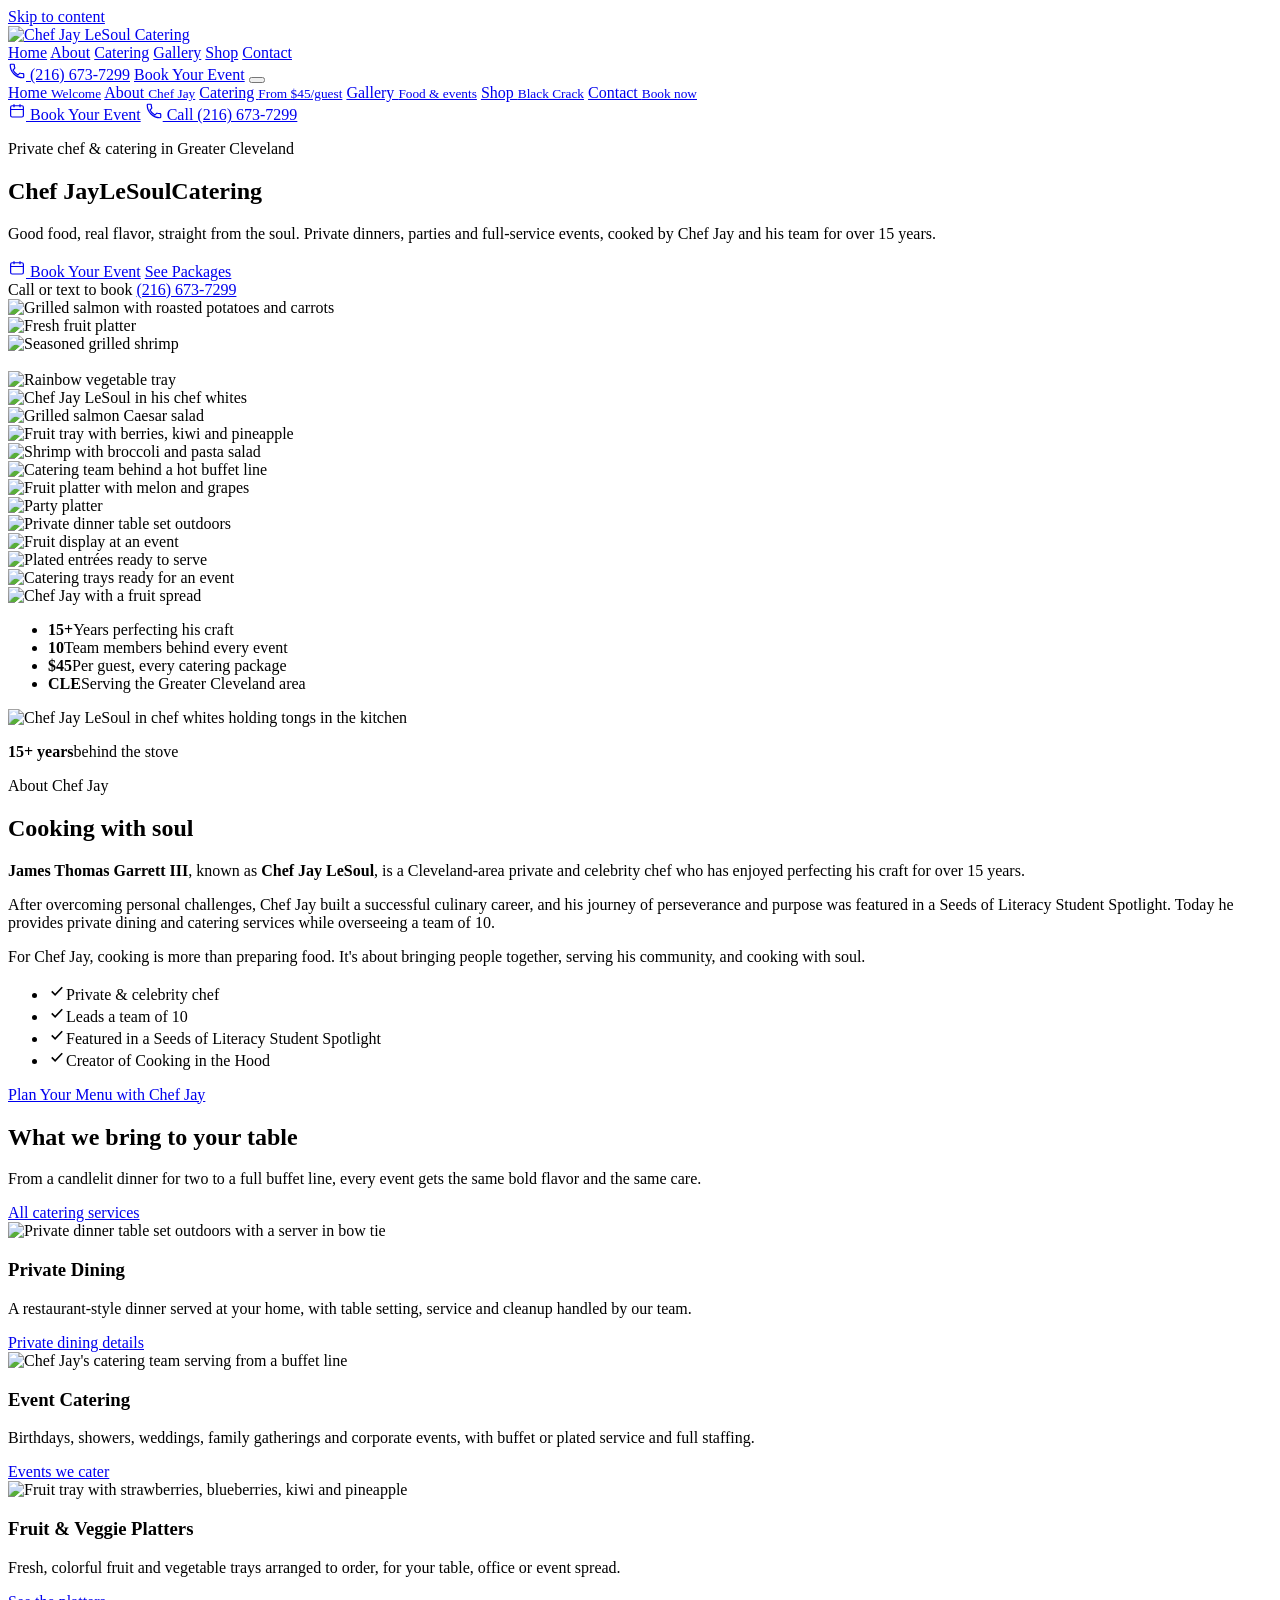
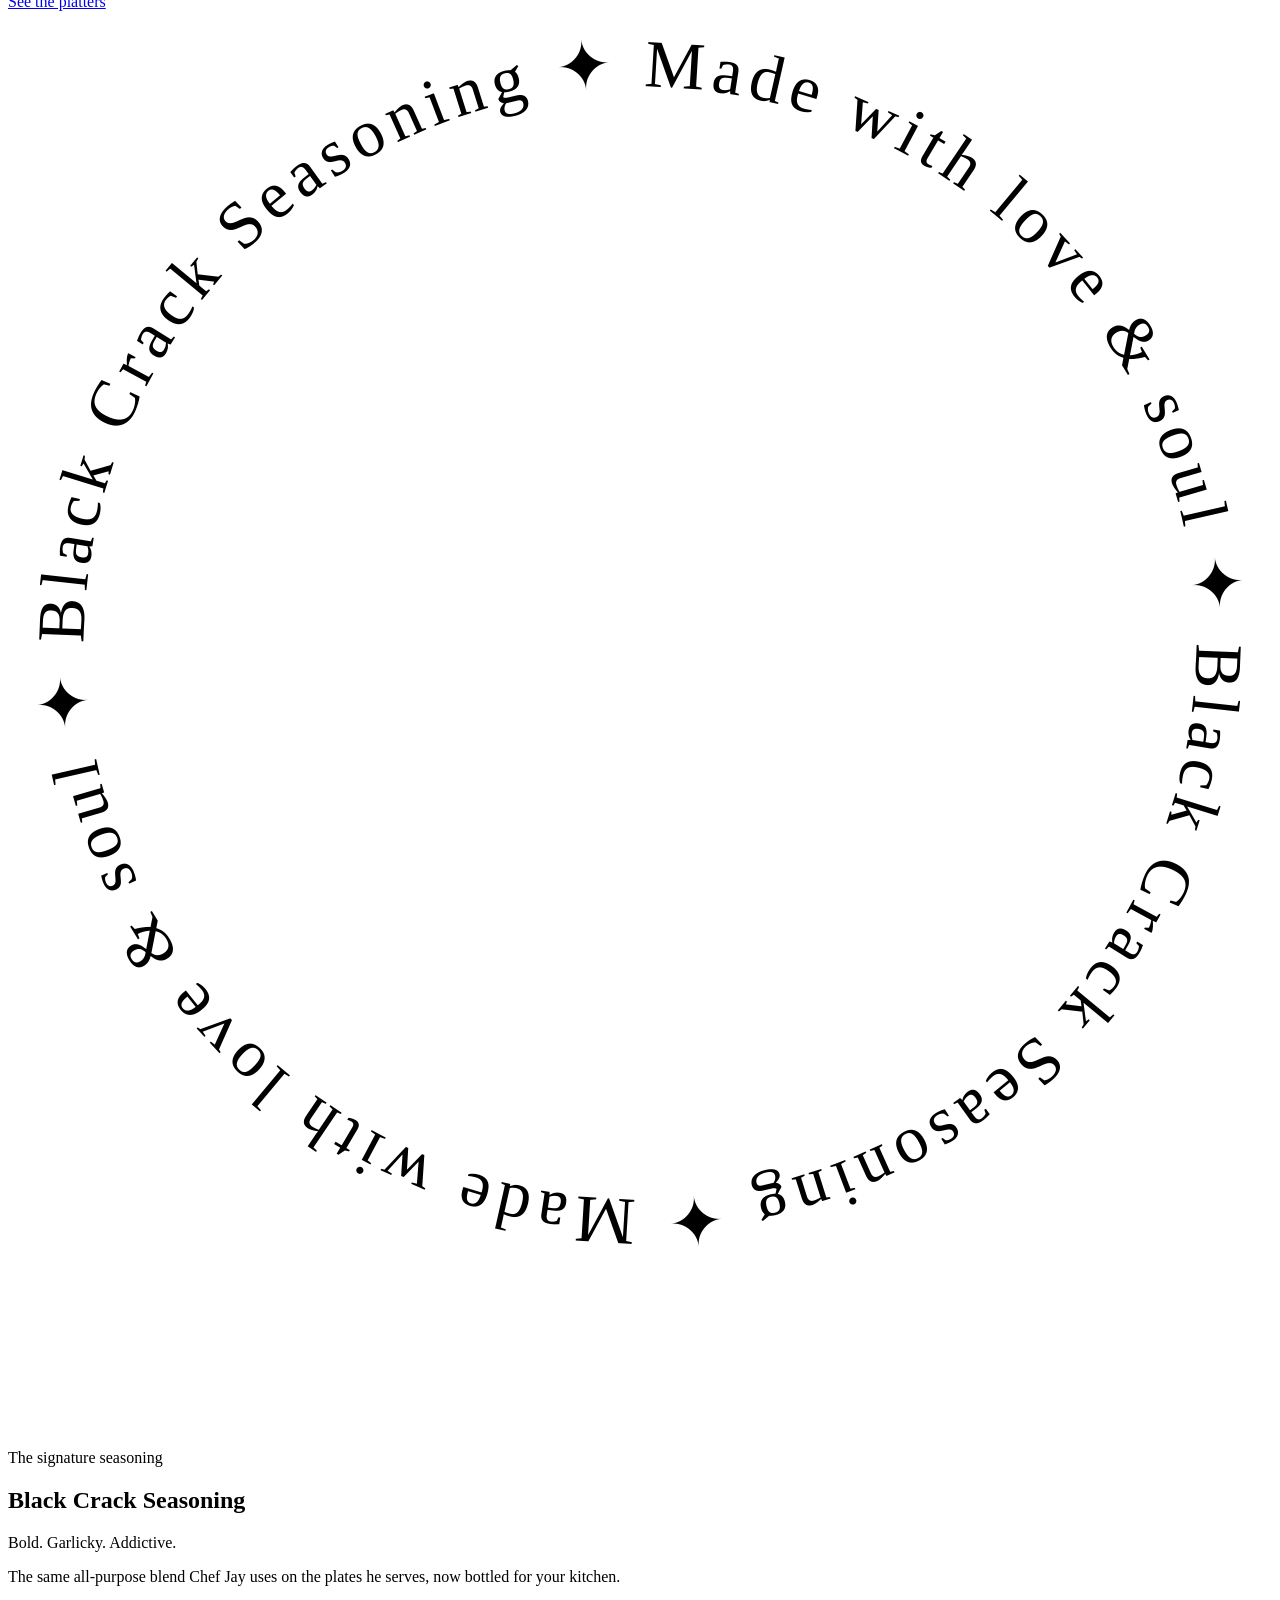
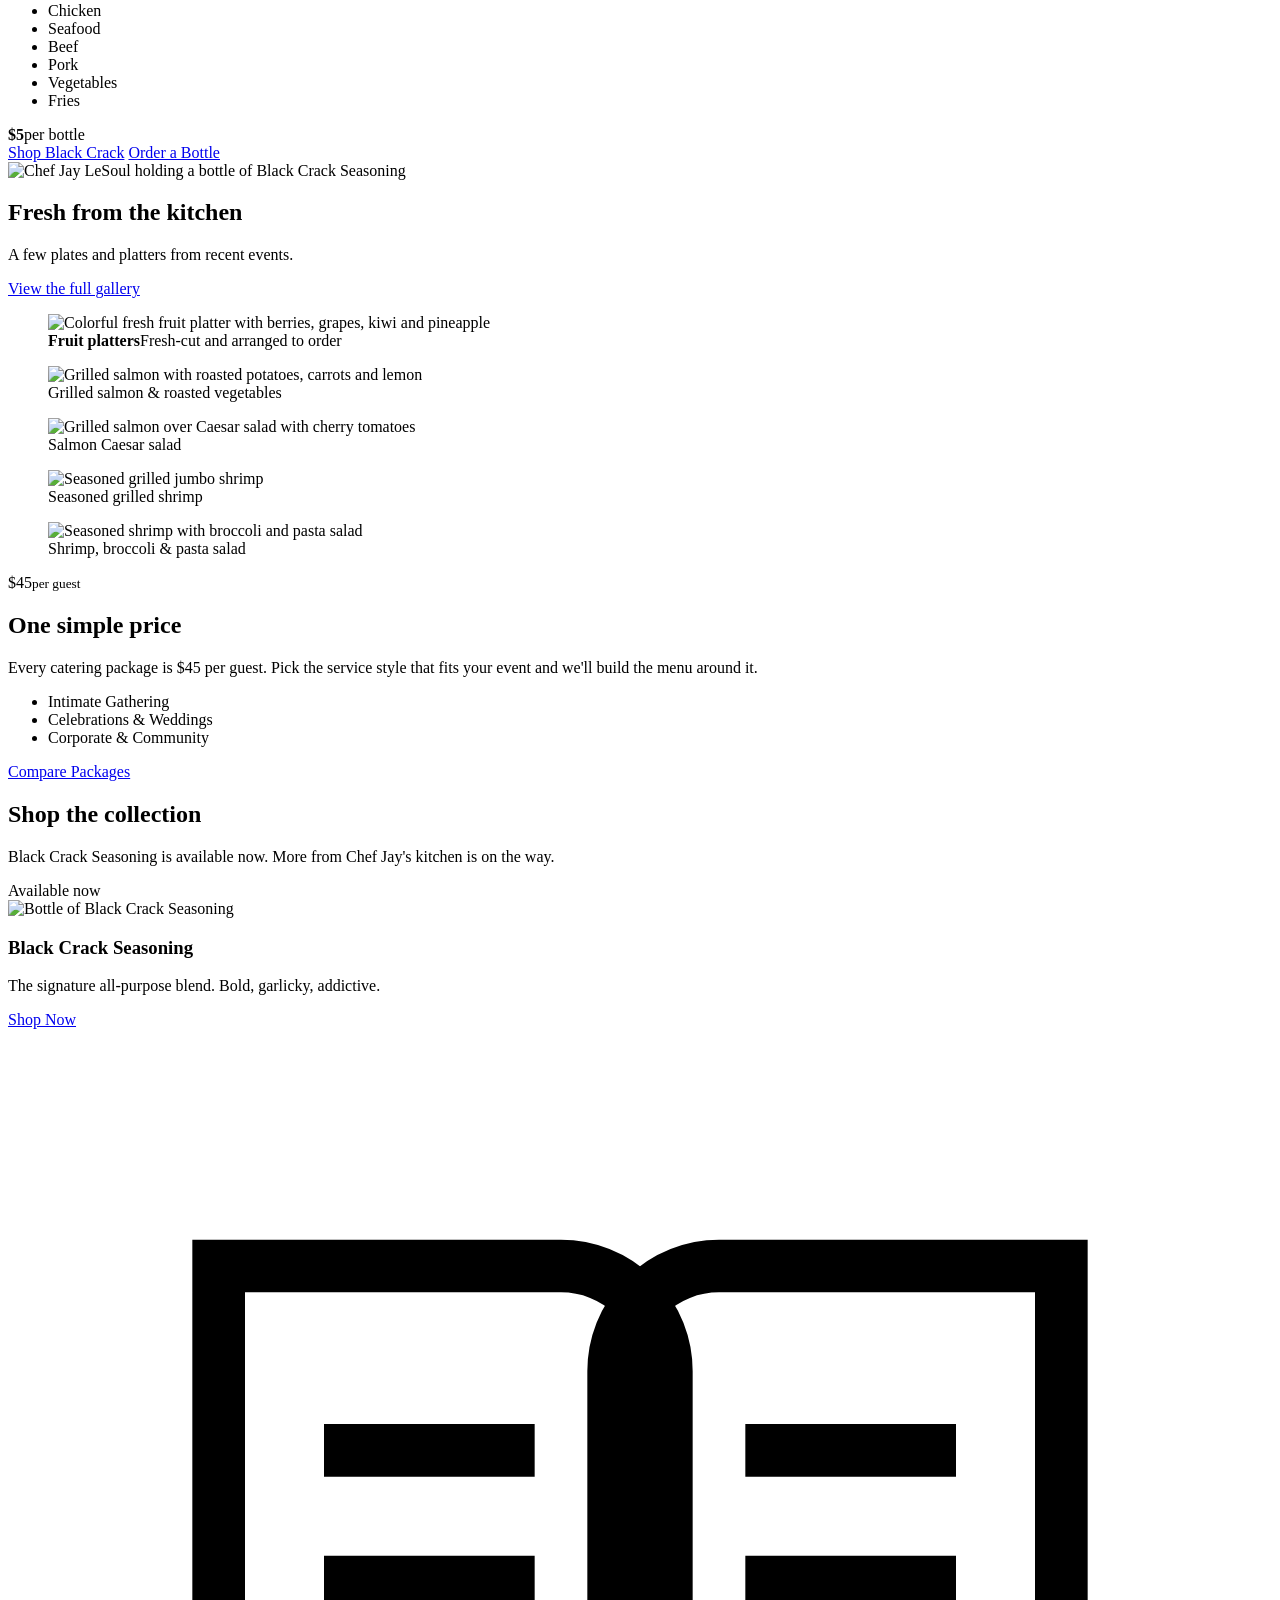
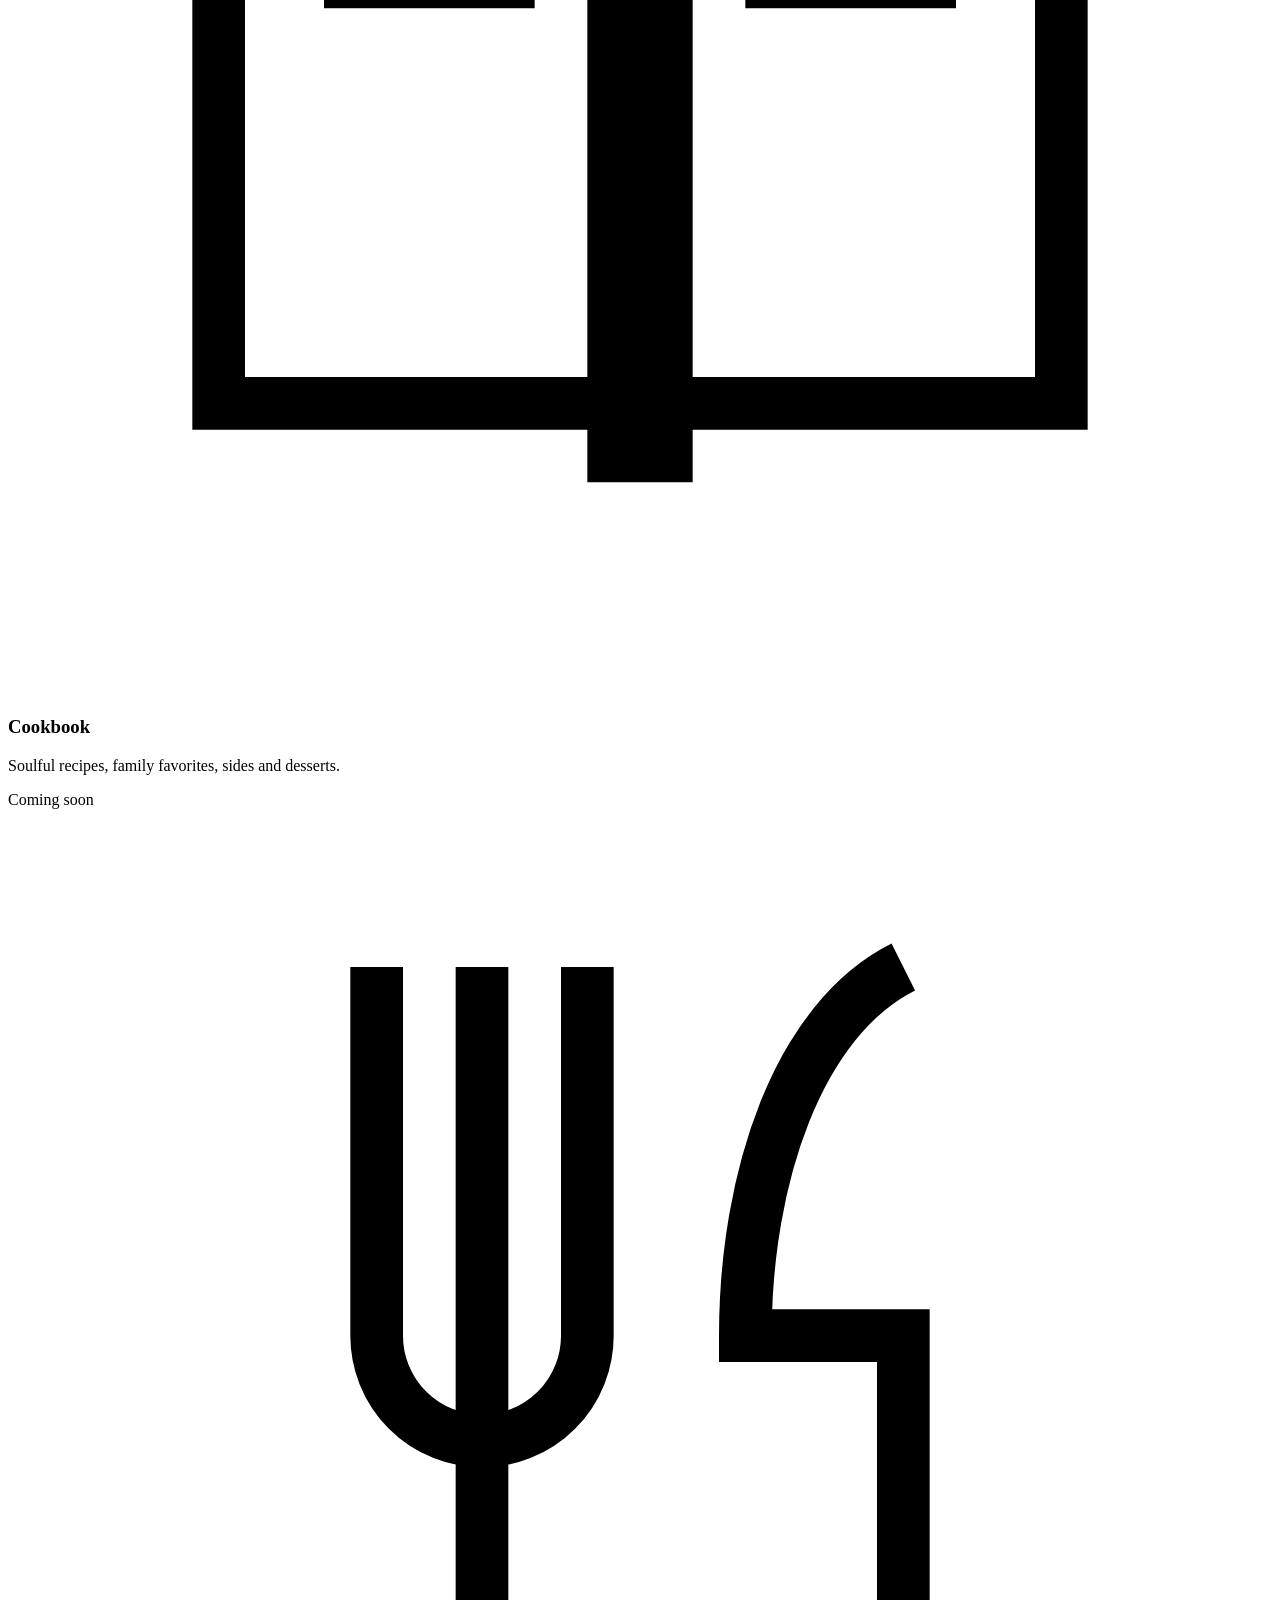
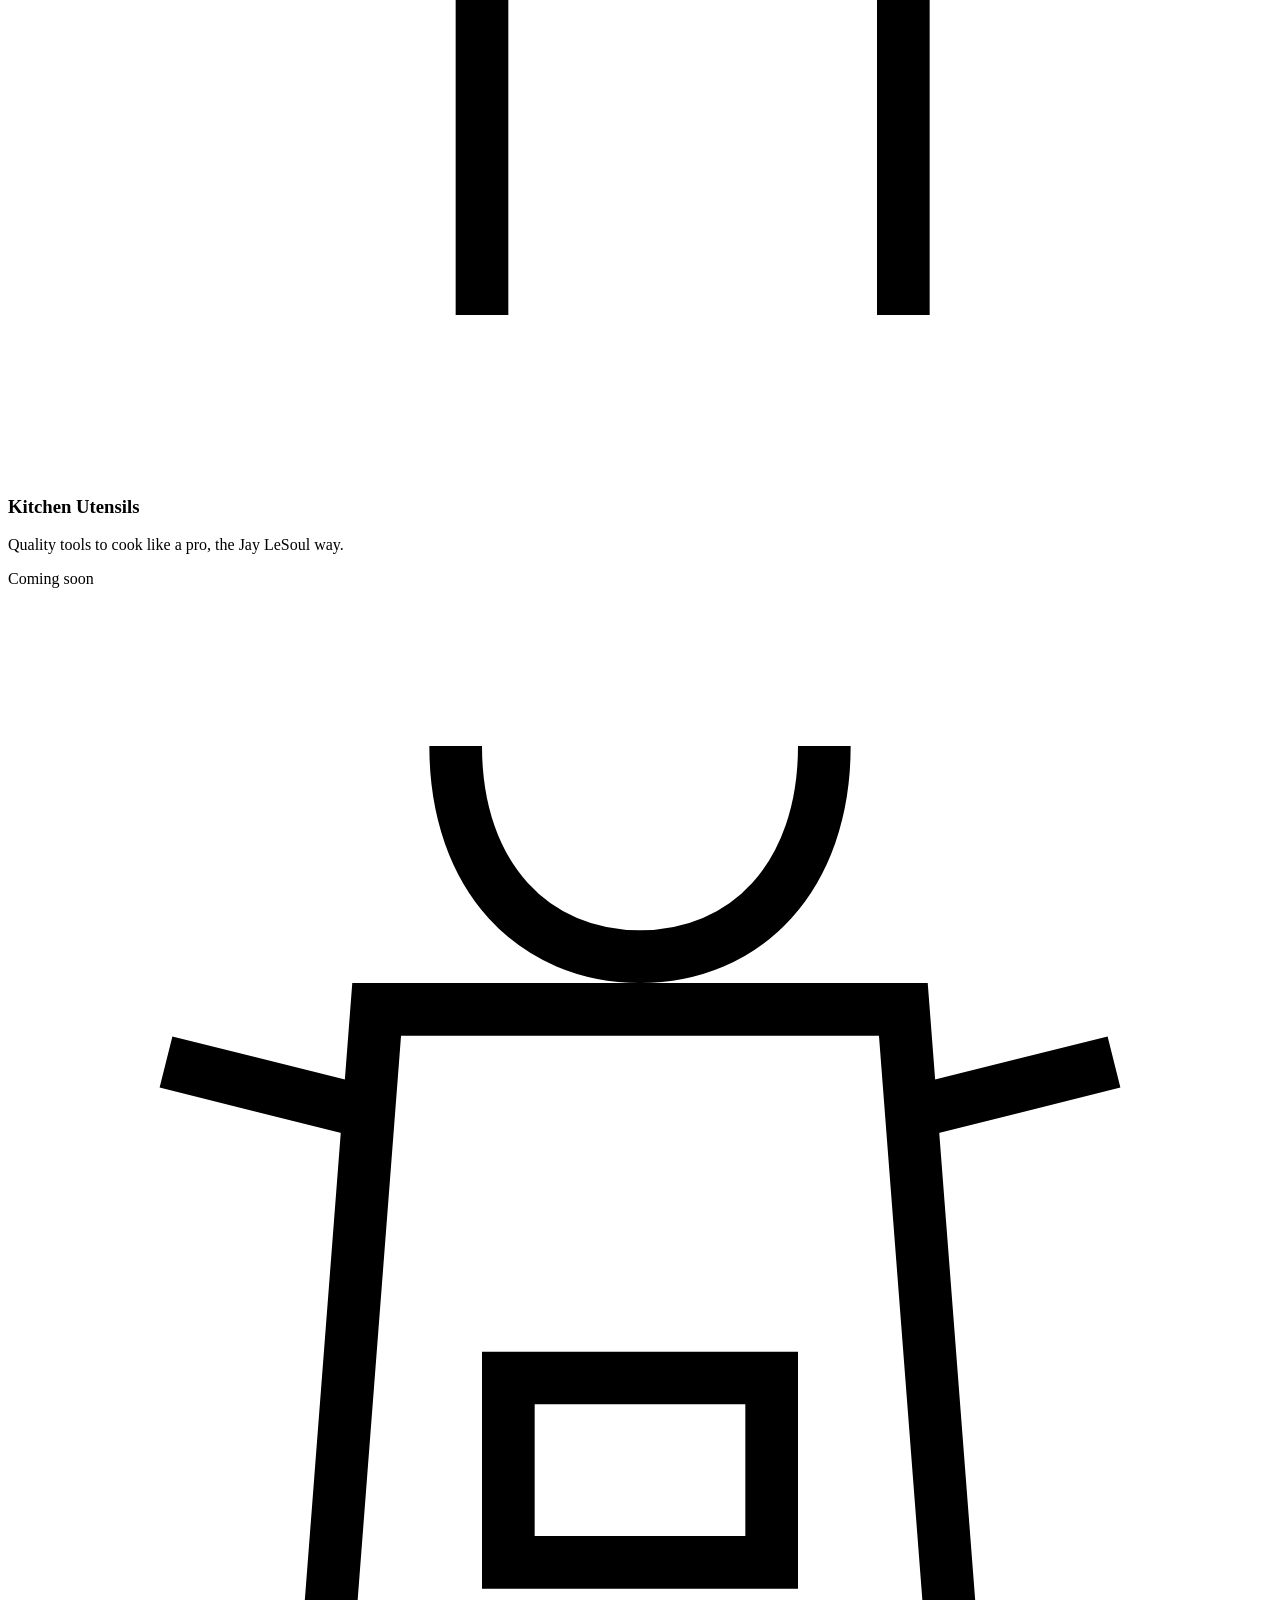
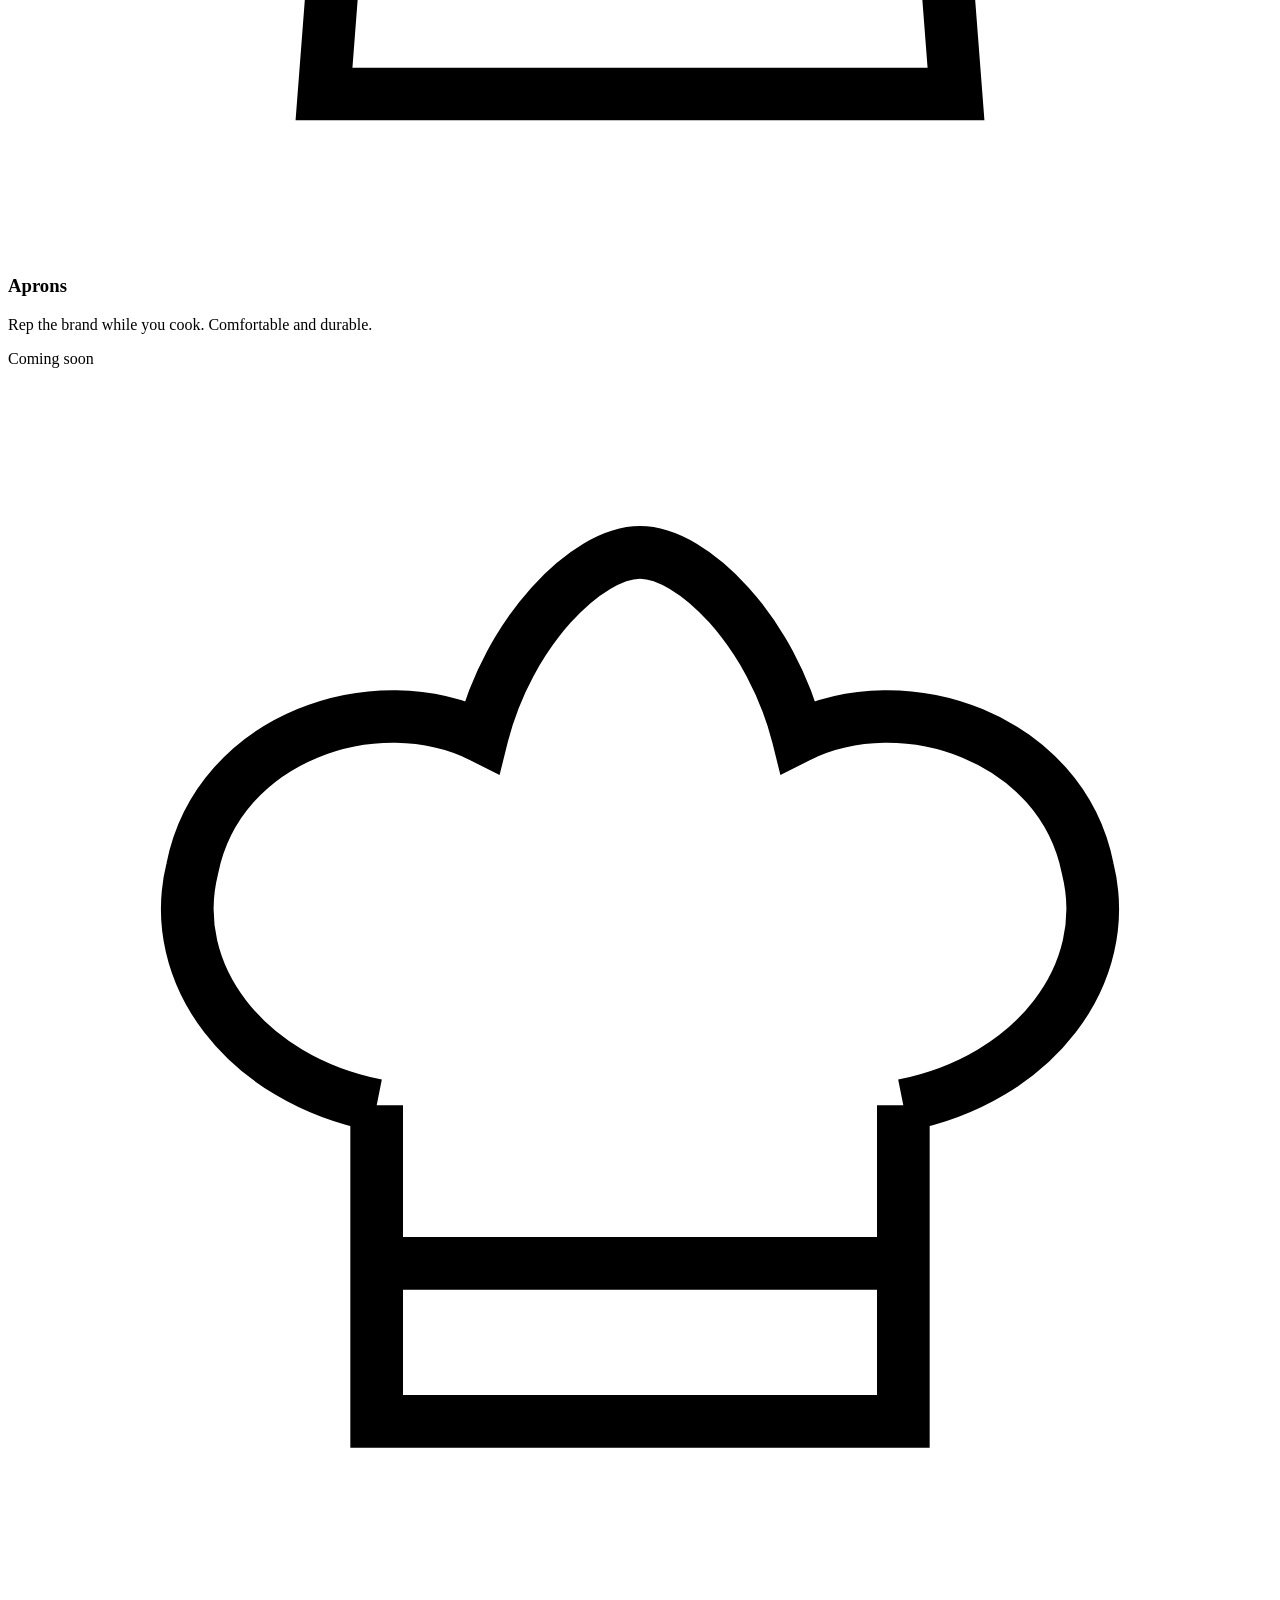
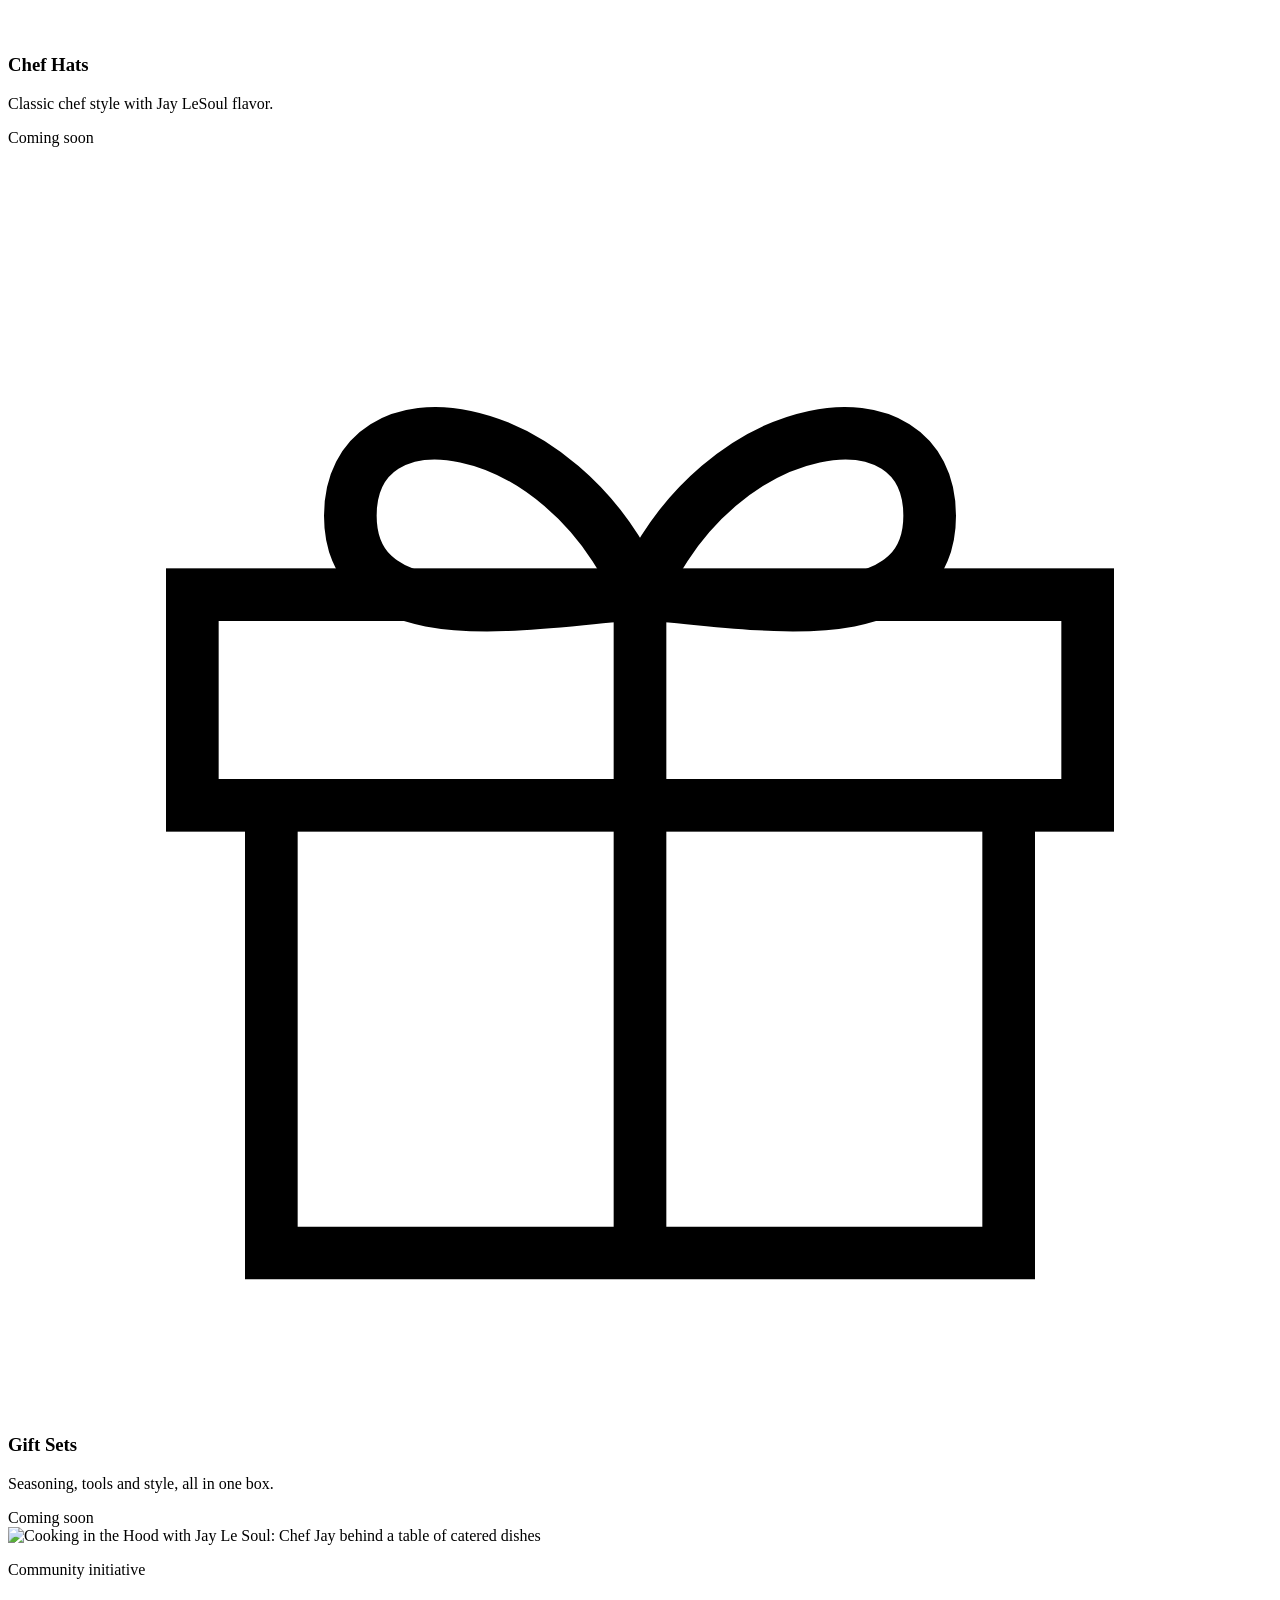
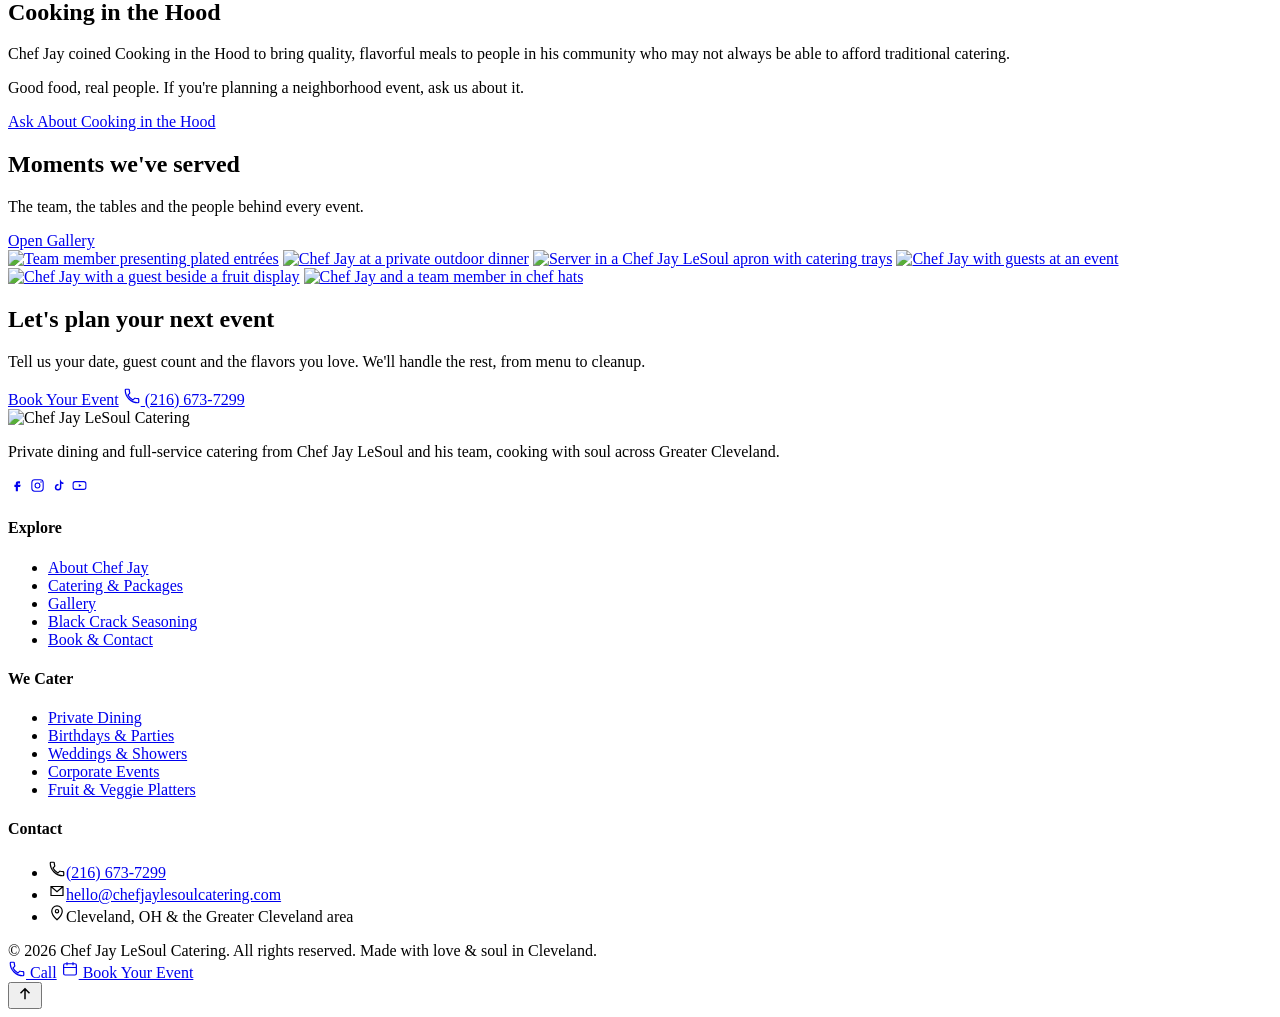
==== index.html @ a672c763 "initial commit" ====
<!doctype html>
<html lang="en">
<head>
<meta charset="UTF-8">
<meta name="viewport" content="width=device-width, initial-scale=1, viewport-fit=cover">
<title>Chef Jay LeSoul Catering | Private Chef &amp; Soul Food Catering in Cleveland, OH</title>
<meta name="description" content="Chef Jay LeSoul Catering brings soulful private dining, event catering and fruit &amp; veggie platters to Greater Cleveland. Every package $45 per guest. Home of Black Crack Seasoning.">
<link rel="canonical" href="https://www.chefjaylesoulcatering.com/">
<meta property="og:type" content="website">
<meta property="og:site_name" content="Chef Jay LeSoul Catering">
<meta property="og:title" content="Chef Jay LeSoul Catering | Private Chef &amp; Soul Food Catering in Cleveland, OH">
<meta property="og:description" content="Chef Jay LeSoul Catering brings soulful private dining, event catering and fruit &amp; veggie platters to Greater Cleveland. Every package $45 per guest. Home of Black Crack Seasoning.">
<meta property="og:image" content="https://www.chefjaylesoulcatering.com/assets/images/hero-plating.jpg">
<meta property="og:url" content="https://www.chefjaylesoulcatering.com/">
<meta name="twitter:card" content="summary_large_image">
<meta name="theme-color" content="#0f0d0b">
<meta name="robots" content="index, follow">
<meta name="geo.placename" content="Cleveland, Ohio">
<meta name="geo.region" content="US-OH">
<link rel="icon" type="image/png" href="assets/images/fav.png">
<link rel="apple-touch-icon" href="assets/images/fav.png">
<link rel="preconnect" href="https://fonts.googleapis.com">
<link rel="preconnect" href="https://fonts.gstatic.com" crossorigin>
<link href="https://fonts.googleapis.com/css2?family=Big+Shoulders+Display:wght@600;700;800;900&family=Jost:wght@400;500;600;700&display=swap" rel="stylesheet">
<link rel="stylesheet" href="assets/css/style.css">
<script type="application/ld+json">
{
  "@context": "https://schema.org",
  "@type": "Caterer",
  "name": "Chef Jay LeSoul Catering",
  "founder": { "@type": "Person", "name": "James Thomas Garrett III", "alternateName": "Chef Jay LeSoul", "jobTitle": "Private & Celebrity Chef" },
  "image": "https://www.chefjaylesoulcatering.com/assets/images/hero-plating.jpg",
  "logo": "https://www.chefjaylesoulcatering.com/assets/images/logo.png",
  "telephone": "+1-216-673-7299",
  "priceRange": "$45 per guest",
  "servesCuisine": ["Soul Food", "American"],
  "address": { "@type": "PostalAddress", "addressLocality": "Cleveland", "addressRegion": "OH", "addressCountry": "US" },
  "areaServed": "Greater Cleveland, Ohio",
  "url": "https://www.chefjaylesoulcatering.com/"
}
</script>
</head>
<body class="page-home">
<a class="sr-only" href="#main">Skip to content</a>
<header class="site-header">
  <div class="container header-inner">
    <a href="index.html" class="brand" aria-label="Chef Jay LeSoul Catering home">
      <img src="assets/images/logo.png" alt="Chef Jay LeSoul Catering" width="137" height="70">
    </a>
    <nav class="main-nav" aria-label="Primary">
      <a href="index.html" class="active">Home</a>
      <a href="index.html#about">About</a>
      <a href="catering.html">Catering</a>
      <a href="gallery.html">Gallery</a>
      <a href="shop.html">Shop</a>
      <a href="order.html">Contact</a>
    </nav>
    <div class="header-actions">
      <a href="tel:+12166737299" class="header-phone"><svg width="18" height="18" viewBox="0 0 24 24" fill="none" aria-hidden="true"><path d="M6.6 10.8c1.4 2.8 3.8 5.1 6.6 6.6l2.2-2.2c.3-.3.7-.4 1-.2 1.1.4 2.3.6 3.6.6.6 0 1 .4 1 1V20c0 .6-.4 1-1 1C10.6 21 3 13.4 3 4c0-.6.4-1 1-1h3.4c.6 0 1 .4 1 1 0 1.3.2 2.5.6 3.6.1.4 0 .8-.2 1l-2.2 2.2Z" stroke="currentColor" stroke-width="1.6"/></svg> (216) 673-7299</a>
      <a href="order.html" class="btn btn-gold btn-sm">Book Your Event</a>
      <button class="nav-toggle" aria-label="Open menu" aria-expanded="false" aria-controls="nav-drawer"><span></span></button>
    </div>
  </div>
</header>

<div class="nav-drawer" id="nav-drawer" aria-hidden="true">
  <nav aria-label="Mobile">
      <a href="index.html" class="active">Home <small>Welcome</small></a>
      <a href="index.html#about">About <small>Chef Jay</small></a>
      <a href="catering.html">Catering <small>From $45/guest</small></a>
      <a href="gallery.html">Gallery <small>Food &amp; events</small></a>
      <a href="shop.html">Shop <small>Black Crack</small></a>
      <a href="order.html">Contact <small>Book now</small></a>
  </nav>
  <div class="drawer-foot">
    <a href="order.html" class="btn btn-gold"><svg width="18" height="18" viewBox="0 0 24 24" fill="none" aria-hidden="true"><rect x="3.5" y="5" width="17" height="15" rx="2" stroke="currentColor" stroke-width="1.6"/><path d="M3.5 10h17M8 3v4M16 3v4" stroke="currentColor" stroke-width="1.6"/></svg> Book Your Event</a>
    <a href="tel:+12166737299" class="btn btn-ghost"><svg width="18" height="18" viewBox="0 0 24 24" fill="none" aria-hidden="true"><path d="M6.6 10.8c1.4 2.8 3.8 5.1 6.6 6.6l2.2-2.2c.3-.3.7-.4 1-.2 1.1.4 2.3.6 3.6.6.6 0 1 .4 1 1V20c0 .6-.4 1-1 1C10.6 21 3 13.4 3 4c0-.6.4-1 1-1h3.4c.6 0 1 .4 1 1 0 1.3.2 2.5.6 3.6.1.4 0 .8-.2 1l-2.2 2.2Z" stroke="currentColor" stroke-width="1.6"/></svg> Call (216) 673-7299</a>
  </div>
</div>

<main id="main">

<!-- ============ HERO (poster layout + live triangle mosaic) ============ -->
<section class="hero-poster" aria-label="Introduction">
  <div class="container hero-grid">
    <div class="hero-copy">
      <p class="eyebrow">Private chef &amp; catering in Greater Cleveland</p>
      <h1><span>Chef Jay</span><span>LeSoul</span><span>Catering</span></h1>
      <span class="rule"></span>
      <p class="hero-lede">Good food, real flavor, straight from the soul. Private dinners, parties and full-service events, cooked by Chef Jay and his team for over 15 years.</p>
      <div class="btn-row">
        <a href="order.html" class="btn btn-gold"><svg width="18" height="18" viewBox="0 0 24 24" fill="none" aria-hidden="true"><rect x="3.5" y="5" width="17" height="15" rx="2" stroke="currentColor" stroke-width="1.6"/><path d="M3.5 10h17M8 3v4M16 3v4" stroke="currentColor" stroke-width="1.6"/></svg> Book Your Event</a>
        <a href="catering.html" class="btn btn-ghost">See Packages</a>
      </div>
      <div class="hero-call">
        <span>Call or text to book</span>
        <a href="tel:+12166737299">(216) 673-7299</a>
      </div>
    </div>
    <div class="hero-media">
      <div class="mosaic" data-mosaic data-pool="private-dinner-2.jpeg,gallery-img-4.jpeg,gallery-img-1.jpeg,gallery-img-2.jpeg">
        <div class="tri down" style="--r:0;--c:1;--d:2" aria-hidden="false"><img src="assets/images/home-img-2.jpeg" alt="Grilled salmon with roasted potatoes and carrots"></div>
        <div class="tri" style="--r:0;--c:2;--d:4" aria-hidden="false"><img src="assets/images/gallery-11.jpeg" alt="Fresh fruit platter"></div>
        <div class="tri down" style="--r:0;--c:3;--d:6" aria-hidden="false"><img src="assets/images/home-img-4.jpeg" alt="Seasoned grilled shrimp" loading="lazy"></div>
        <div class="tri gold" style="--r:0;--c:4;--d:8" aria-hidden="true"><img src="assets/images/fav.png" alt=""></div>
        <div class="tri down" style="--r:0;--c:5;--d:10" aria-hidden="false"><img src="assets/images/gallery-15.jpeg" alt="Rainbow vegetable tray" loading="lazy"></div>
        <div class="tri down" style="--r:1;--c:0;--d:1" aria-hidden="false"><img src="assets/images/hero-plating.jpg" alt="Chef Jay LeSoul in his chef whites" style="object-position:50% 22%"></div>
        <div class="tri" style="--r:1;--c:1;--d:3" aria-hidden="false"><img src="assets/images/home-img-3.jpeg" alt="Grilled salmon Caesar salad"></div>
        <div class="tri down red" style="--r:1;--c:2;--d:5" aria-hidden="true"></div>
        <div class="tri" style="--r:1;--c:3;--d:7" aria-hidden="false"><img src="assets/images/gallery-12.jpeg" alt="Fruit tray with berries, kiwi and pineapple" loading="lazy"></div>
        <div class="tri down" style="--r:1;--c:4;--d:9" aria-hidden="false"><img src="assets/images/home-img-5.jpeg" alt="Shrimp with broccoli and pasta salad" loading="lazy"></div>
        <div class="tri" style="--r:1;--c:5;--d:11" aria-hidden="false"><img src="assets/images/gallery-img-5.jpeg" alt="Catering team behind a hot buffet line" loading="lazy"></div>
        <div class="tri down" style="--r:1;--c:6;--d:13" aria-hidden="false"><img src="assets/images/gallery-14.jpeg" alt="Fruit platter with melon and grapes" loading="lazy"></div>
        <div class="tri down" style="--r:2;--c:1;--d:4" aria-hidden="false"><img src="assets/images/gallery-10.jpeg" alt="Party platter"></div>
        <div class="tri" style="--r:2;--c:2;--d:6" aria-hidden="false"><img src="assets/images/private-dinner-1.jpeg" alt="Private dinner table set outdoors" loading="lazy"></div>
        <div class="tri down" style="--r:2;--c:3;--d:8" aria-hidden="false"><img src="assets/images/gallery-13.jpeg" alt="Fruit display at an event" loading="lazy"></div>
        <div class="tri" style="--r:2;--c:4;--d:10" aria-hidden="false"><img src="assets/images/gallery-img-6.jpeg" alt="Plated entr&#xE9;es ready to serve" loading="lazy"></div>
        <div class="tri down" style="--r:2;--c:5;--d:12" aria-hidden="false"><img src="assets/images/gallery-img-7.jpeg" alt="Catering trays ready for an event" loading="lazy"></div>
        <div class="tri" style="--r:2;--c:6;--d:14" aria-hidden="false"><img src="assets/images/gallery-img-8.jpeg" alt="Chef Jay with a fruit spread" loading="lazy"></div>
      </div>
    </div>
  </div>
</section>

<!-- ============ FACTS ============ -->
<section class="facts" aria-label="At a glance">
  <div class="container">
    <ul>
      <li><strong>15+</strong><span>Years perfecting his craft</span></li>
      <li><strong>10</strong><span>Team members behind every event</span></li>
      <li><strong>$45</strong><span>Per guest, every catering package</span></li>
      <li><strong>CLE</strong><span>Serving the Greater Cleveland area</span></li>
    </ul>
  </div>
</section>

<!-- ============ ABOUT ============ -->
<section class="section" id="about">
  <div class="container about">
    <div class="about-media reveal">
      <img src="assets/images/chef-jay-kitchen.jpg" alt="Chef Jay LeSoul in chef whites holding tongs in the kitchen" loading="lazy" width="1080" height="1692">
      <p class="tag"><b>15+ years</b>behind the stove</p>
    </div>
    <div class="about-copy reveal">
      <p class="kicker">About Chef Jay</p>
      <h2>Cooking with soul</h2>
      <p class="lede"><strong>James Thomas Garrett III</strong>, known as <strong>Chef Jay LeSoul</strong>, is a Cleveland-area private and celebrity chef who has enjoyed perfecting his craft for over 15 years.</p>
      <p>After overcoming personal challenges, Chef Jay built a successful culinary career, and his journey of perseverance and purpose was featured in a Seeds of Literacy Student Spotlight. Today he provides private dining and catering services while overseeing a team of 10.</p>
      <p>For Chef Jay, cooking is more than preparing food. It's about bringing people together, serving his community, and cooking with soul.</p>
      <ul class="highlights">
        <li><svg width="18" height="18" viewBox="0 0 24 24" fill="none" aria-hidden="true"><path d="M5 12.5l4.5 4.5L19 7" stroke="currentColor" stroke-width="2.2"/></svg><span>Private &amp; celebrity chef</span></li>
        <li><svg width="18" height="18" viewBox="0 0 24 24" fill="none" aria-hidden="true"><path d="M5 12.5l4.5 4.5L19 7" stroke="currentColor" stroke-width="2.2"/></svg><span>Leads a team of 10</span></li>
        <li><svg width="18" height="18" viewBox="0 0 24 24" fill="none" aria-hidden="true"><path d="M5 12.5l4.5 4.5L19 7" stroke="currentColor" stroke-width="2.2"/></svg><span>Featured in a Seeds of Literacy Student Spotlight</span></li>
        <li><svg width="18" height="18" viewBox="0 0 24 24" fill="none" aria-hidden="true"><path d="M5 12.5l4.5 4.5L19 7" stroke="currentColor" stroke-width="2.2"/></svg><span>Creator of Cooking in the Hood</span></li>
      </ul>
      <a href="order.html" class="btn btn-dark">Plan Your Menu with Chef Jay</a>
    </div>
  </div>
</section>

<!-- ============ SERVICES ============ -->
<section class="section on-dark">
  <div class="container">
    <div class="section-head split-head reveal">
      <div>
        <h2>What we bring to your table</h2>
        <p>From a candlelit dinner for two to a full buffet line, every event gets the same bold flavor and the same care.</p>
      </div>
      <a href="catering.html" class="text-link">All catering services</a>
    </div>
    <div class="svc-grid reveal">
      <article class="svc">
        <div class="svc-img"><img src="assets/images/private-dinner-1.jpeg" alt="Private dinner table set outdoors with a server in bow tie" loading="lazy"></div>
        <div class="svc-body">
          <h3>Private Dining</h3>
          <p>A restaurant-style dinner served at your home, with table setting, service and cleanup handled by our team.</p>
          <a href="catering.html#private-dining" class="text-link">Private dining details</a>
        </div>
      </article>
      <article class="svc">
        <div class="svc-img"><img src="assets/images/gallery-img-5.jpeg" alt="Chef Jay's catering team serving from a buffet line" loading="lazy"></div>
        <div class="svc-body">
          <h3>Event Catering</h3>
          <p>Birthdays, showers, weddings, family gatherings and corporate events, with buffet or plated service and full staffing.</p>
          <a href="catering.html#occasions" class="text-link">Events we cater</a>
        </div>
      </article>
      <article class="svc">
        <div class="svc-img"><img src="assets/images/gallery-12.jpeg" alt="Fruit tray with strawberries, blueberries, kiwi and pineapple" loading="lazy"></div>
        <div class="svc-body">
          <h3>Fruit &amp; Veggie Platters</h3>
          <p>Fresh, colorful fruit and vegetable trays arranged to order, for your table, office or event spread.</p>
          <a href="catering.html#platters" class="text-link">See the platters</a>
        </div>
      </article>
    </div>
  </div>
</section>

<!-- ============ BLACK CRACK INTRO ============ -->
<section class="section seasoning" id="black-crack">
  <div class="container seasoning-grid">
    <div class="reveal">
      <div class="spin-badge">
        <svg class="ring" viewBox="0 0 300 300" aria-hidden="true">
          <defs><path id="ringPath" d="M150,150 m-132,0 a132,132 0 1,1 264,0 a132,132 0 1,1 -264,0"/></defs>
          <text><textPath href="#ringPath" textLength="822" lengthAdjust="spacing">Black Crack Seasoning &#x2726; Made with love &amp; soul &#x2726; Black Crack Seasoning &#x2726; Made with love &amp; soul &#x2726;</textPath></text>
        </svg>
        <div class="disc">
          <video src="assets/images/searoning-video.mp4" poster="assets/images/black-crack.png" autoplay muted loop playsinline preload="metadata" aria-label="Animated Black Crack Seasoning logo with Chef Jay holding the bottle"></video>
        </div>
      </div>
    </div>
    <div class="reveal">
      <p class="kicker">The signature seasoning</p>
      <h2>Black Crack Seasoning</h2>
      <p class="punch">Bold. Garlicky. Addictive.</p>
      <p>The same all-purpose blend Chef Jay uses on the plates he serves, now bottled for your kitchen.</p>
      <ul class="uses"><li>Chicken</li><li>Seafood</li><li>Beef</li><li>Pork</li><li>Vegetables</li><li>Fries</li></ul>
      <div class="price-line"><b>$5</b><span>per bottle</span></div>
      <div class="btn-row">
        <a href="shop.html" class="btn btn-gold">Shop Black Crack</a>
        <a href="order.html#seasoning" class="btn btn-ghost">Order a Bottle</a>
      </div>
    </div>
    <div class="held-photo reveal">
      <img src="assets/images/black-crack-bottle.jpg" alt="Chef Jay LeSoul holding a bottle of Black Crack Seasoning" loading="lazy" width="1080" height="1328">
    </div>
  </div>
</section>

<!-- ============ FROM THE KITCHEN ============ -->
<section class="section">
  <div class="container">
    <div class="section-head split-head reveal">
      <div>
        <h2>Fresh from the kitchen</h2>
        <p>A few plates and platters from recent events.</p>
      </div>
      <a href="gallery.html" class="text-link">View the full gallery</a>
    </div>
    <div class="kitchen reveal">
      <figure class="feature"><img src="assets/images/gallery-11.jpeg" alt="Colorful fresh fruit platter with berries, grapes, kiwi and pineapple" loading="lazy"><figcaption><b>Fruit platters</b>Fresh-cut and arranged to order</figcaption></figure>
      <figure class=""><img src="assets/images/home-img-2.jpeg" alt="Grilled salmon with roasted potatoes, carrots and lemon" loading="lazy"><figcaption>Grilled salmon &amp; roasted vegetables</figcaption></figure>
      <figure class=""><img src="assets/images/home-img-3.jpeg" alt="Grilled salmon over Caesar salad with cherry tomatoes" loading="lazy"><figcaption>Salmon Caesar salad</figcaption></figure>
      <figure class=""><img src="assets/images/home-img-4.jpeg" alt="Seasoned grilled jumbo shrimp" loading="lazy"><figcaption>Seasoned grilled shrimp</figcaption></figure>
      <figure class=""><img src="assets/images/home-img-5.jpeg" alt="Seasoned shrimp with broccoli and pasta salad" loading="lazy"><figcaption>Shrimp, broccoli &amp; pasta salad</figcaption></figure>
    </div>
  </div>
</section>

<!-- ============ PRICE BAND ============ -->
<section class="price-band">
  <div class="container price-band-inner reveal">
    <div class="big">$45<small>per guest</small></div>
    <div>
      <h2>One simple price</h2>
      <p>Every catering package is $45 per guest. Pick the service style that fits your event and we'll build the menu around it.</p>
      <ul class="chips"><li>Intimate Gathering</li><li>Celebrations &amp; Weddings</li><li>Corporate &amp; Community</li></ul>
    </div>
    <a href="catering.html#packages" class="btn btn-dark">Compare Packages</a>
  </div>
</section>

<!-- ============ SHOP THE COLLECTION ============ -->
<section class="section on-paper">
  <div class="container">
    <div class="section-head center reveal">
      <h2>Shop the collection</h2>
      <p>Black Crack Seasoning is available now. More from Chef Jay's kitchen is on the way.</p>
    </div>
    <div class="collection reveal">
      <article class="product live">
        <span class="flag">Available now</span>
        <div class="p-art"><img src="assets/images/black-crack.png" alt="Bottle of Black Crack Seasoning" loading="lazy"></div>
        <h3>Black Crack Seasoning</h3>
        <p>The signature all-purpose blend. Bold, garlicky, addictive.</p>
        <a href="shop.html" class="btn btn-red btn-sm">Shop Now</a>
      </article>
      <article class="product">
        <div class="p-art"><svg viewBox="0 0 48 48" fill="none" stroke="currentColor" stroke-width="2" aria-hidden="true"><path d="M8 9h13a4 4 0 0 1 4 4v27a3 3 0 0 0-3-3H8V9Z"/><path d="M40 9H27a4 4 0 0 0-4 4v27a3 3 0 0 1 3-3h14V9Z"/><path d="M12 16h8M12 21h8M28 16h8M28 21h8"/></svg></div>
        <h3>Cookbook</h3>
        <p>Soulful recipes, family favorites, sides and desserts.</p>
        <span class="soon">Coming soon</span>
      </article>
      <article class="product">
        <div class="p-art"><svg viewBox="0 0 48 48" fill="none" stroke="currentColor" stroke-width="2" aria-hidden="true"><path d="M14 6v14a4 4 0 0 0 8 0V6M18 6v36"/><path d="M34 6c-4 2-6 8-6 14h6v22"/></svg></div>
        <h3>Kitchen Utensils</h3>
        <p>Quality tools to cook like a pro, the Jay LeSoul way.</p>
        <span class="soon">Coming soon</span>
      </article>
      <article class="product">
        <div class="p-art"><svg viewBox="0 0 48 48" fill="none" stroke="currentColor" stroke-width="2" aria-hidden="true"><path d="M17 6c0 5 3 8 7 8s7-3 7-8"/><path d="M14 16h20l2 26H12l2-26Z"/><path d="M14 20 6 18M34 20l8-2M19 30h10v7H19z"/></svg></div>
        <h3>Aprons</h3>
        <p>Rep the brand while you cook. Comfortable and durable.</p>
        <span class="soon">Coming soon</span>
      </article>
      <article class="product">
        <div class="p-art"><svg viewBox="0 0 48 48" fill="none" stroke="currentColor" stroke-width="2" aria-hidden="true"><path d="M14 28c-5-1-8-5-7-9 1-5 7-7 11-5 1-4 4-7 6-7s5 3 6 7c4-2 10 0 11 5 1 4-2 8-7 9"/><path d="M14 28v12h20V28M14 34h20"/></svg></div>
        <h3>Chef Hats</h3>
        <p>Classic chef style with Jay LeSoul flavor.</p>
        <span class="soon">Coming soon</span>
      </article>
      <article class="product">
        <div class="p-art"><svg viewBox="0 0 48 48" fill="none" stroke="currentColor" stroke-width="2" aria-hidden="true"><rect x="7" y="17" width="34" height="8"/><path d="M10 25v17h28V25M24 17v25"/><path d="M24 17c-3-7-11-8-11-3s8 3 11 3c3 0 11 2 11-3s-8-4-11 3Z"/></svg></div>
        <h3>Gift Sets</h3>
        <p>Seasoning, tools and style, all in one box.</p>
        <span class="soon">Coming soon</span>
      </article>
    </div>
  </div>
</section>

<!-- ============ COOKING IN THE HOOD ============ -->
<section class="section on-dark">
  <div class="container hood">
    <div class="hood-media reveal">
      <img src="assets/images/hero-private-dinner.jpg" alt="Cooking in the Hood with Jay Le Soul: Chef Jay behind a table of catered dishes" loading="lazy" width="1536" height="1024">
    </div>
    <div class="hood-copy reveal">
      <p class="kicker">Community initiative</p>
      <h2>Cooking in the Hood</h2>
      <span class="rule"></span>
      <p>Chef Jay coined Cooking in the Hood to bring quality, flavorful meals to people in his community who may not always be able to afford traditional catering.</p>
      <p>Good food, real people. If you're planning a neighborhood event, ask us about it.</p>
      <a href="order.html" class="btn btn-gold">Ask About Cooking in the Hood</a>
    </div>
  </div>
</section>

<!-- ============ MOMENTS STRIP ============ -->
<section class="section">
  <div class="container">
    <div class="section-head split-head reveal">
      <div>
        <h2>Moments we've served</h2>
        <p>The team, the tables and the people behind every event.</p>
      </div>
      <a href="gallery.html" class="btn btn-line btn-sm">Open Gallery</a>
    </div>
    <div class="strip reveal">
      <a href="gallery.html"><img src="assets/images/gallery-img-6.jpeg" alt="Team member presenting plated entr&#xE9;es" loading="lazy"></a>
      <a href="gallery.html"><img src="assets/images/private-dinner-2.jpeg" alt="Chef Jay at a private outdoor dinner" loading="lazy"></a>
      <a href="gallery.html"><img src="assets/images/gallery-img-7.jpeg" alt="Server in a Chef Jay LeSoul apron with catering trays" loading="lazy"></a>
      <a href="gallery.html"><img src="assets/images/gallery-img-4.jpeg" alt="Chef Jay with guests at an event" loading="lazy"></a>
      <a href="gallery.html"><img src="assets/images/gallery-img-8.jpeg" alt="Chef Jay with a guest beside a fruit display" loading="lazy"></a>
      <a href="gallery.html"><img src="assets/images/gallery-img-1.jpeg" alt="Chef Jay and a team member in chef hats" loading="lazy"></a>
    </div>
  </div>
</section>

<section class="cta-banner">
  <div class="cta-bg" style="background-image:url('assets/images/gallery-img-5.jpeg')" aria-hidden="true"></div>
  <div class="container reveal">
    <h2>Let's plan your next event</h2>
    <span class="rule center"></span>
    <p>Tell us your date, guest count and the flavors you love. We'll handle the rest, from menu to cleanup.</p>
    <div class="btn-row">
      <a href="order.html" class="btn btn-gold">Book Your Event</a>
      <a href="tel:+12166737299" class="btn btn-ghost"><svg width="18" height="18" viewBox="0 0 24 24" fill="none" aria-hidden="true"><path d="M6.6 10.8c1.4 2.8 3.8 5.1 6.6 6.6l2.2-2.2c.3-.3.7-.4 1-.2 1.1.4 2.3.6 3.6.6.6 0 1 .4 1 1V20c0 .6-.4 1-1 1C10.6 21 3 13.4 3 4c0-.6.4-1 1-1h3.4c.6 0 1 .4 1 1 0 1.3.2 2.5.6 3.6.1.4 0 .8-.2 1l-2.2 2.2Z" stroke="currentColor" stroke-width="1.6"/></svg> (216) 673-7299</a>
    </div>
  </div>
</section>
</main>

<footer class="site-footer">
  <div class="container">
    <div class="footer-grid">
      <div class="footer-brand">
        <img src="assets/images/logo.png" alt="Chef Jay LeSoul Catering" width="125" height="64" loading="lazy">
        <p>Private dining and full-service catering from Chef Jay LeSoul and his team, cooking with soul across Greater Cleveland.</p>
        <div class="social">
          <a href="#" aria-label="Facebook"><svg width="17" height="17" viewBox="0 0 24 24" fill="none"><path d="M14 9h3V6h-3c-1.7 0-3 1.3-3 3v2H9v3h2v6h3v-6h3l1-3h-4v-2c0-.6.4-1 1-1Z" fill="currentColor"/></svg></a>
          <a href="#" aria-label="Instagram"><svg width="17" height="17" viewBox="0 0 24 24" fill="none"><rect x="4" y="4" width="16" height="16" rx="4" stroke="currentColor" stroke-width="1.5"/><circle cx="12" cy="12" r="3.4" stroke="currentColor" stroke-width="1.5"/><circle cx="17" cy="7" r="1" fill="currentColor"/></svg></a>
          <a href="#" aria-label="TikTok"><svg width="17" height="17" viewBox="0 0 24 24" fill="none"><path d="M14 4v10.5a2.5 2.5 0 1 1-2-2.45V9.9a4.6 4.6 0 1 0 4 4.56V9.2a5.9 5.9 0 0 0 3 .8V7.9a3.9 3.9 0 0 1-3-1.5A3.9 3.9 0 0 1 15 4h-1Z" fill="currentColor"/></svg></a>
          <a href="#" aria-label="YouTube"><svg width="17" height="17" viewBox="0 0 24 24" fill="none"><rect x="3" y="6.5" width="18" height="11" rx="3" stroke="currentColor" stroke-width="1.5"/><path d="M11 10l4 2-4 2v-4Z" fill="currentColor"/></svg></a>
        </div>
      </div>
      <div class="footer-col">
        <h4>Explore</h4>
        <ul>
          <li><a href="index.html#about">About Chef Jay</a></li>
          <li><a href="catering.html">Catering &amp; Packages</a></li>
          <li><a href="gallery.html">Gallery</a></li>
          <li><a href="shop.html">Black Crack Seasoning</a></li>
          <li><a href="order.html">Book &amp; Contact</a></li>
        </ul>
      </div>
      <div class="footer-col">
        <h4>We Cater</h4>
        <ul>
          <li><a href="catering.html#private-dining">Private Dining</a></li>
          <li><a href="catering.html#occasions">Birthdays &amp; Parties</a></li>
          <li><a href="catering.html#occasions">Weddings &amp; Showers</a></li>
          <li><a href="catering.html#occasions">Corporate Events</a></li>
          <li><a href="catering.html#platters">Fruit &amp; Veggie Platters</a></li>
        </ul>
      </div>
      <div class="footer-col">
        <h4>Contact</h4>
        <ul class="footer-contact">
          <li><svg width="18" height="18" viewBox="0 0 24 24" fill="none" aria-hidden="true"><path d="M6.6 10.8c1.4 2.8 3.8 5.1 6.6 6.6l2.2-2.2c.3-.3.7-.4 1-.2 1.1.4 2.3.6 3.6.6.6 0 1 .4 1 1V20c0 .6-.4 1-1 1C10.6 21 3 13.4 3 4c0-.6.4-1 1-1h3.4c.6 0 1 .4 1 1 0 1.3.2 2.5.6 3.6.1.4 0 .8-.2 1l-2.2 2.2Z" stroke="currentColor" stroke-width="1.6"/></svg><a href="tel:+12166737299">(216) 673-7299</a></li>
          <li><svg width="18" height="18" viewBox="0 0 24 24" fill="none" aria-hidden="true"><path d="M4 6h16v12H4V6Zm0 0 8 7 8-7" stroke="currentColor" stroke-width="1.6"/></svg><a href="mailto:hello@chefjaylesoulcatering.com">hello@chefjaylesoulcatering.com</a></li>
          <li><svg width="18" height="18" viewBox="0 0 24 24" fill="none" aria-hidden="true"><path d="M12 21s7-6.3 7-11.5A7 7 0 0 0 5 9.5C5 14.7 12 21 12 21Z" stroke="currentColor" stroke-width="1.6"/><circle cx="12" cy="9.5" r="2.2" stroke="currentColor" stroke-width="1.6"/></svg><span>Cleveland, OH &amp; the Greater Cleveland area</span></li>
        </ul>
      </div>
    </div>
    <div class="footer-bottom">
      <span>&copy; <span data-year>2026</span> Chef Jay LeSoul Catering. All rights reserved.</span>
      <span>Made with love &amp; soul in Cleveland.</span>
    </div>
  </div>
</footer>

<div class="mobile-bar" aria-label="Quick actions">
  <a href="tel:+12166737299" class="btn btn-ghost"><svg width="18" height="18" viewBox="0 0 24 24" fill="none" aria-hidden="true"><path d="M6.6 10.8c1.4 2.8 3.8 5.1 6.6 6.6l2.2-2.2c.3-.3.7-.4 1-.2 1.1.4 2.3.6 3.6.6.6 0 1 .4 1 1V20c0 .6-.4 1-1 1C10.6 21 3 13.4 3 4c0-.6.4-1 1-1h3.4c.6 0 1 .4 1 1 0 1.3.2 2.5.6 3.6.1.4 0 .8-.2 1l-2.2 2.2Z" stroke="currentColor" stroke-width="1.6"/></svg> Call</a>
  <a href="order.html" class="btn btn-gold"><svg width="18" height="18" viewBox="0 0 24 24" fill="none" aria-hidden="true"><rect x="3.5" y="5" width="17" height="15" rx="2" stroke="currentColor" stroke-width="1.6"/><path d="M3.5 10h17M8 3v4M16 3v4" stroke="currentColor" stroke-width="1.6"/></svg> Book Your Event</a>
</div>

<button class="back-to-top" aria-label="Back to top"><svg width="18" height="18" viewBox="0 0 24 24" fill="none" aria-hidden="true"><path d="M12 19V5M6 11l6-6 6 6" stroke="currentColor" stroke-width="2"/></svg></button>

<script src="assets/js/script.js"></script>
</body>
</html>
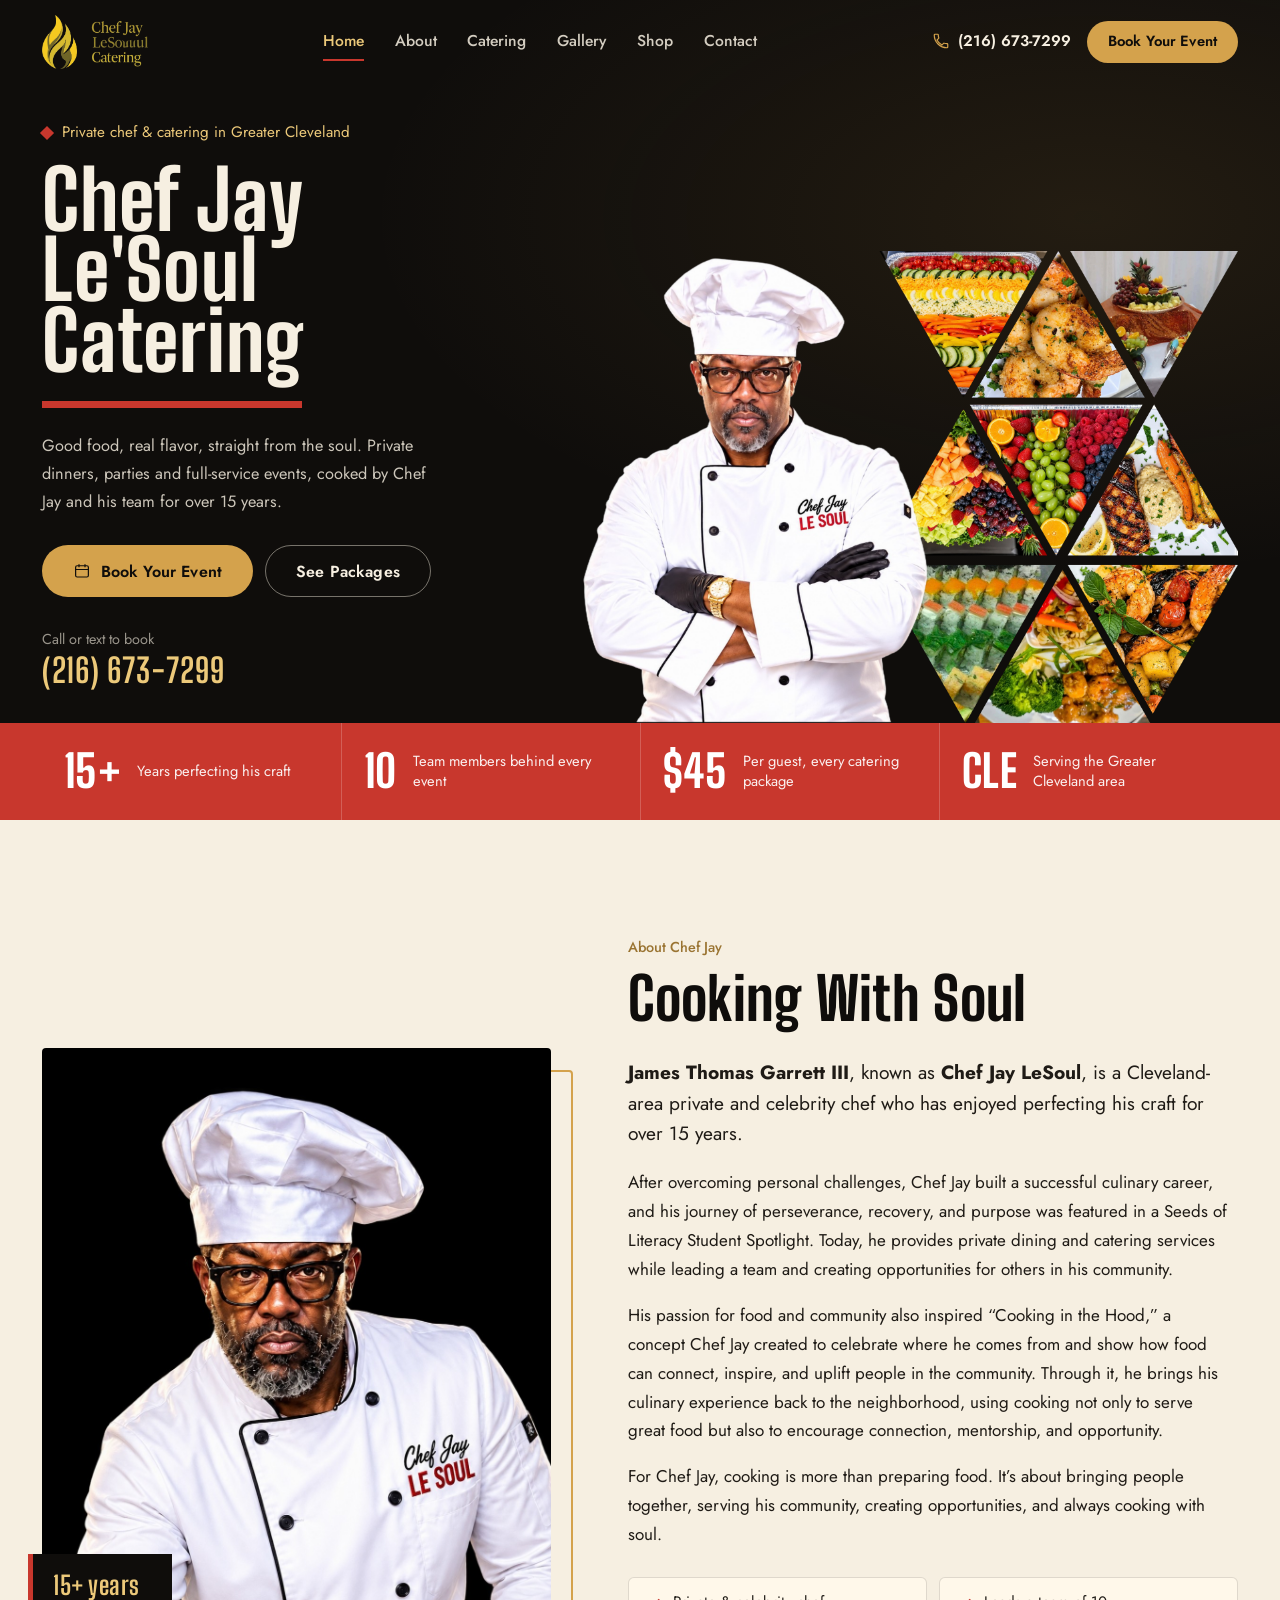
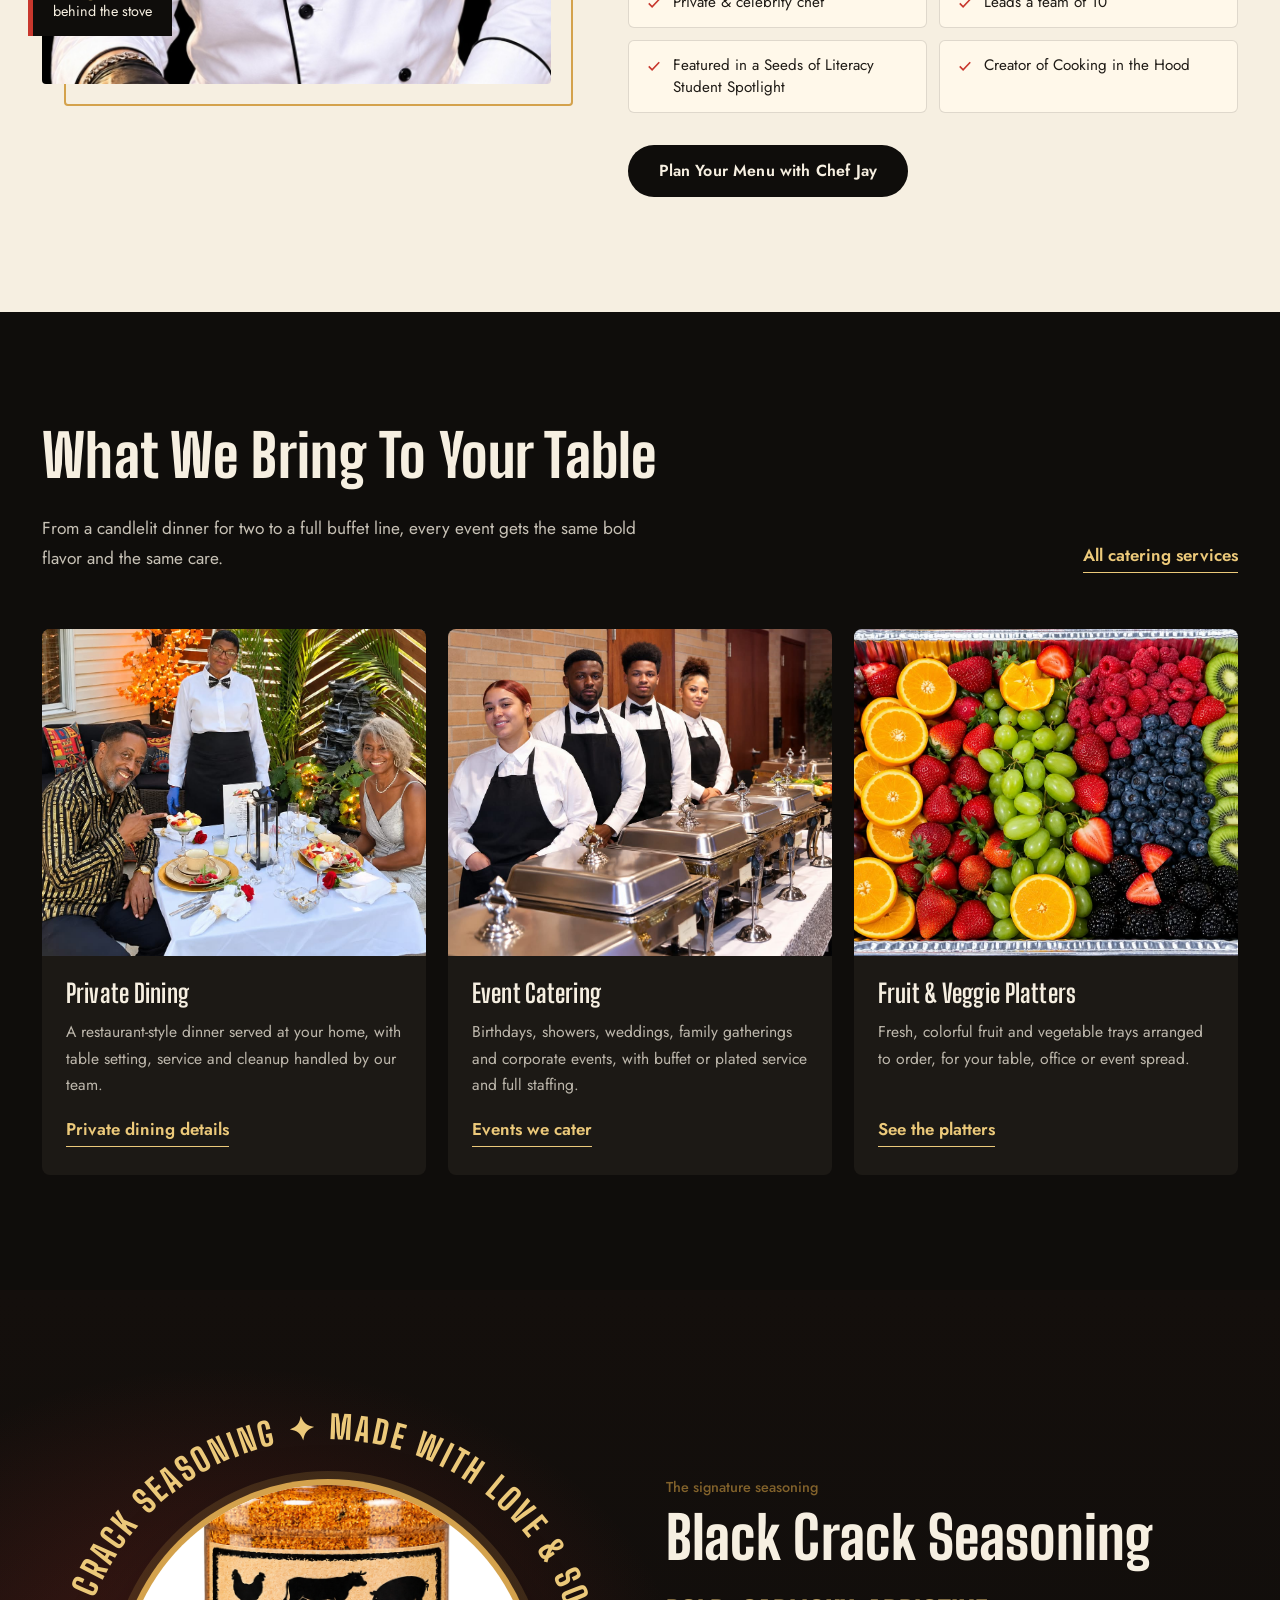
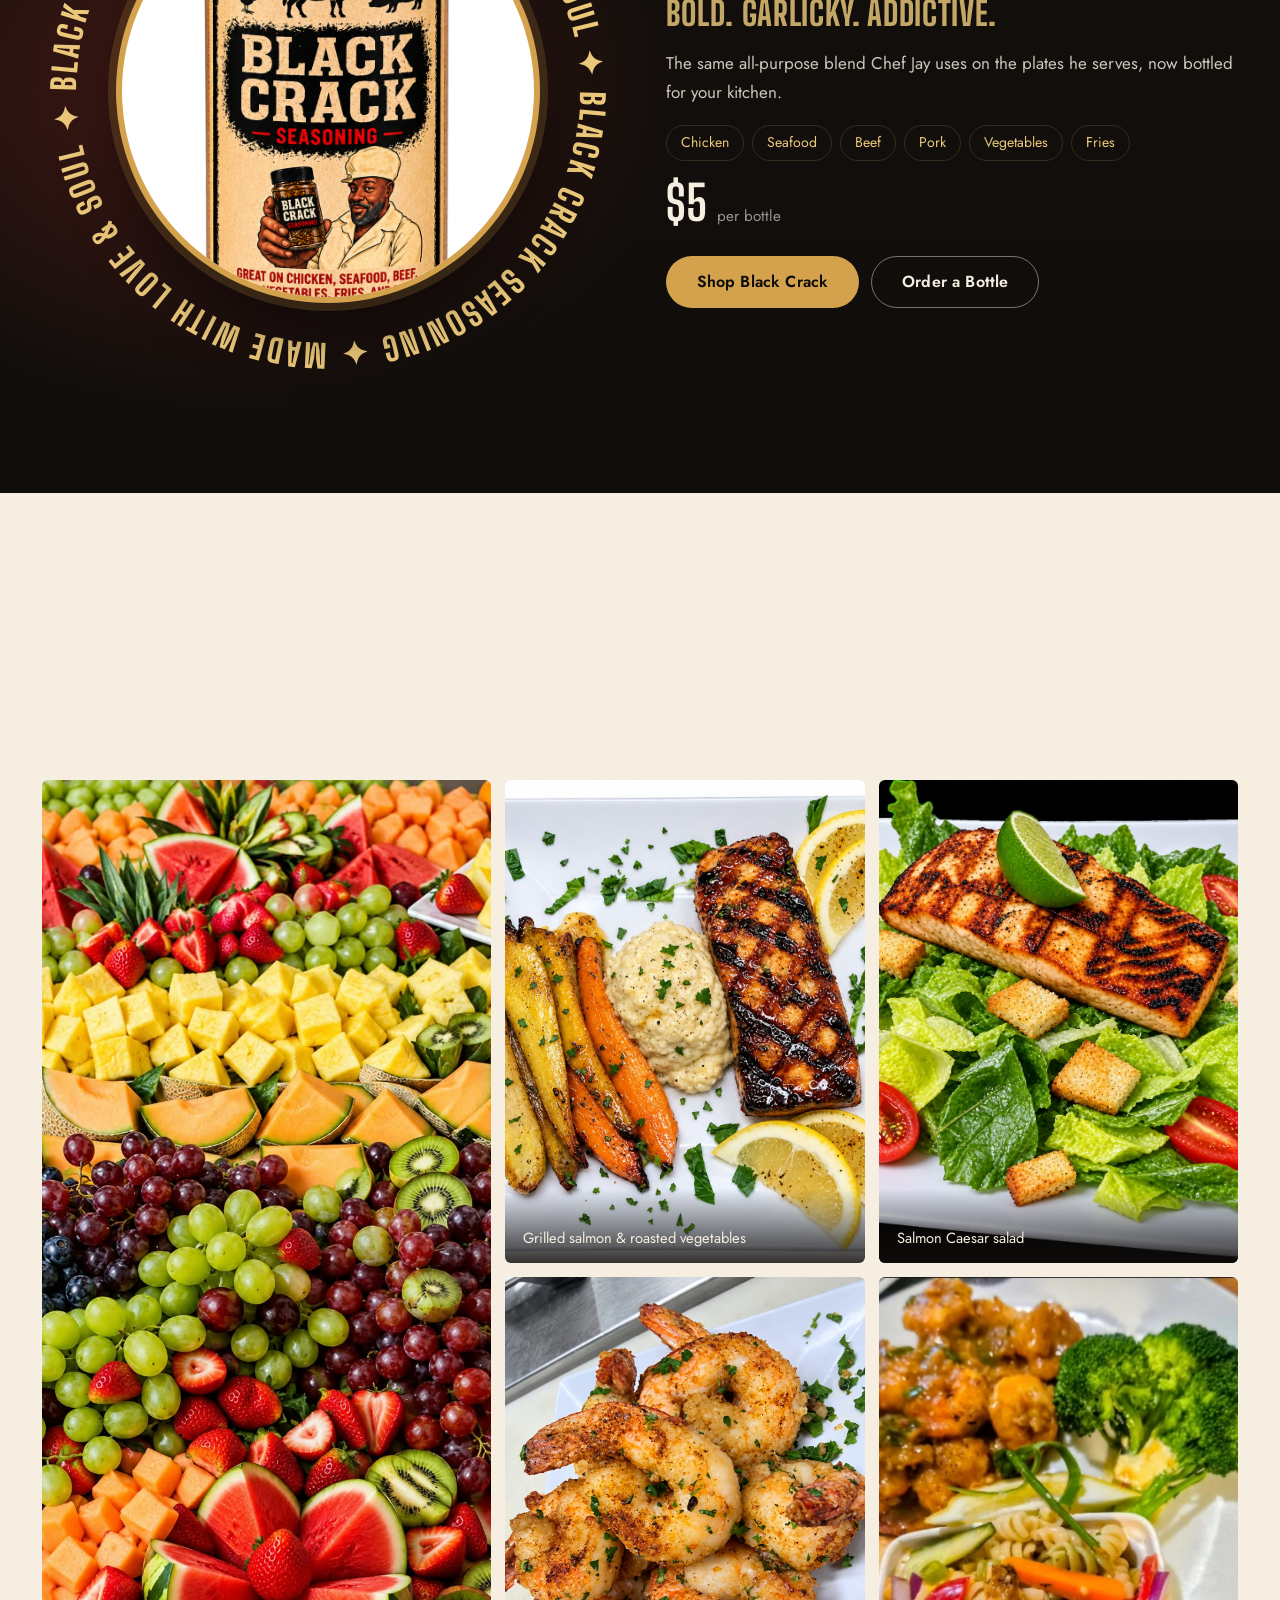
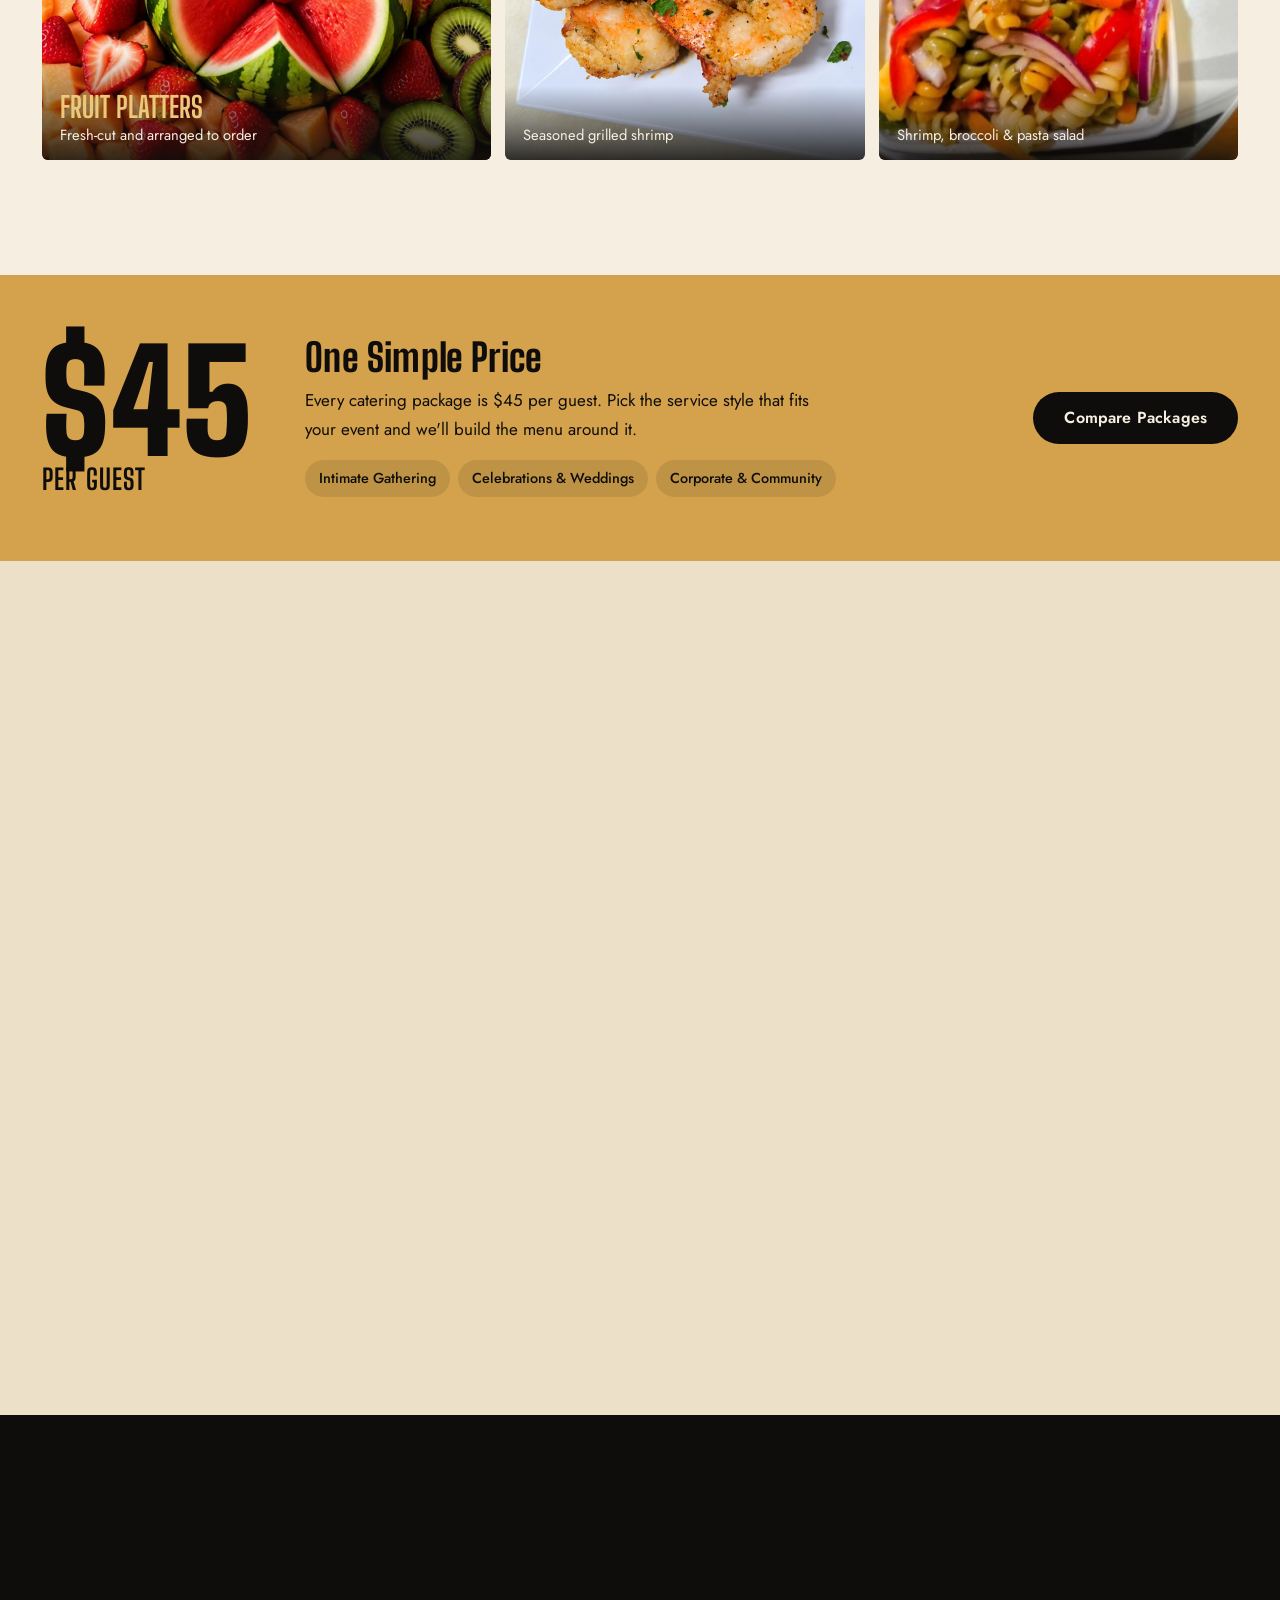
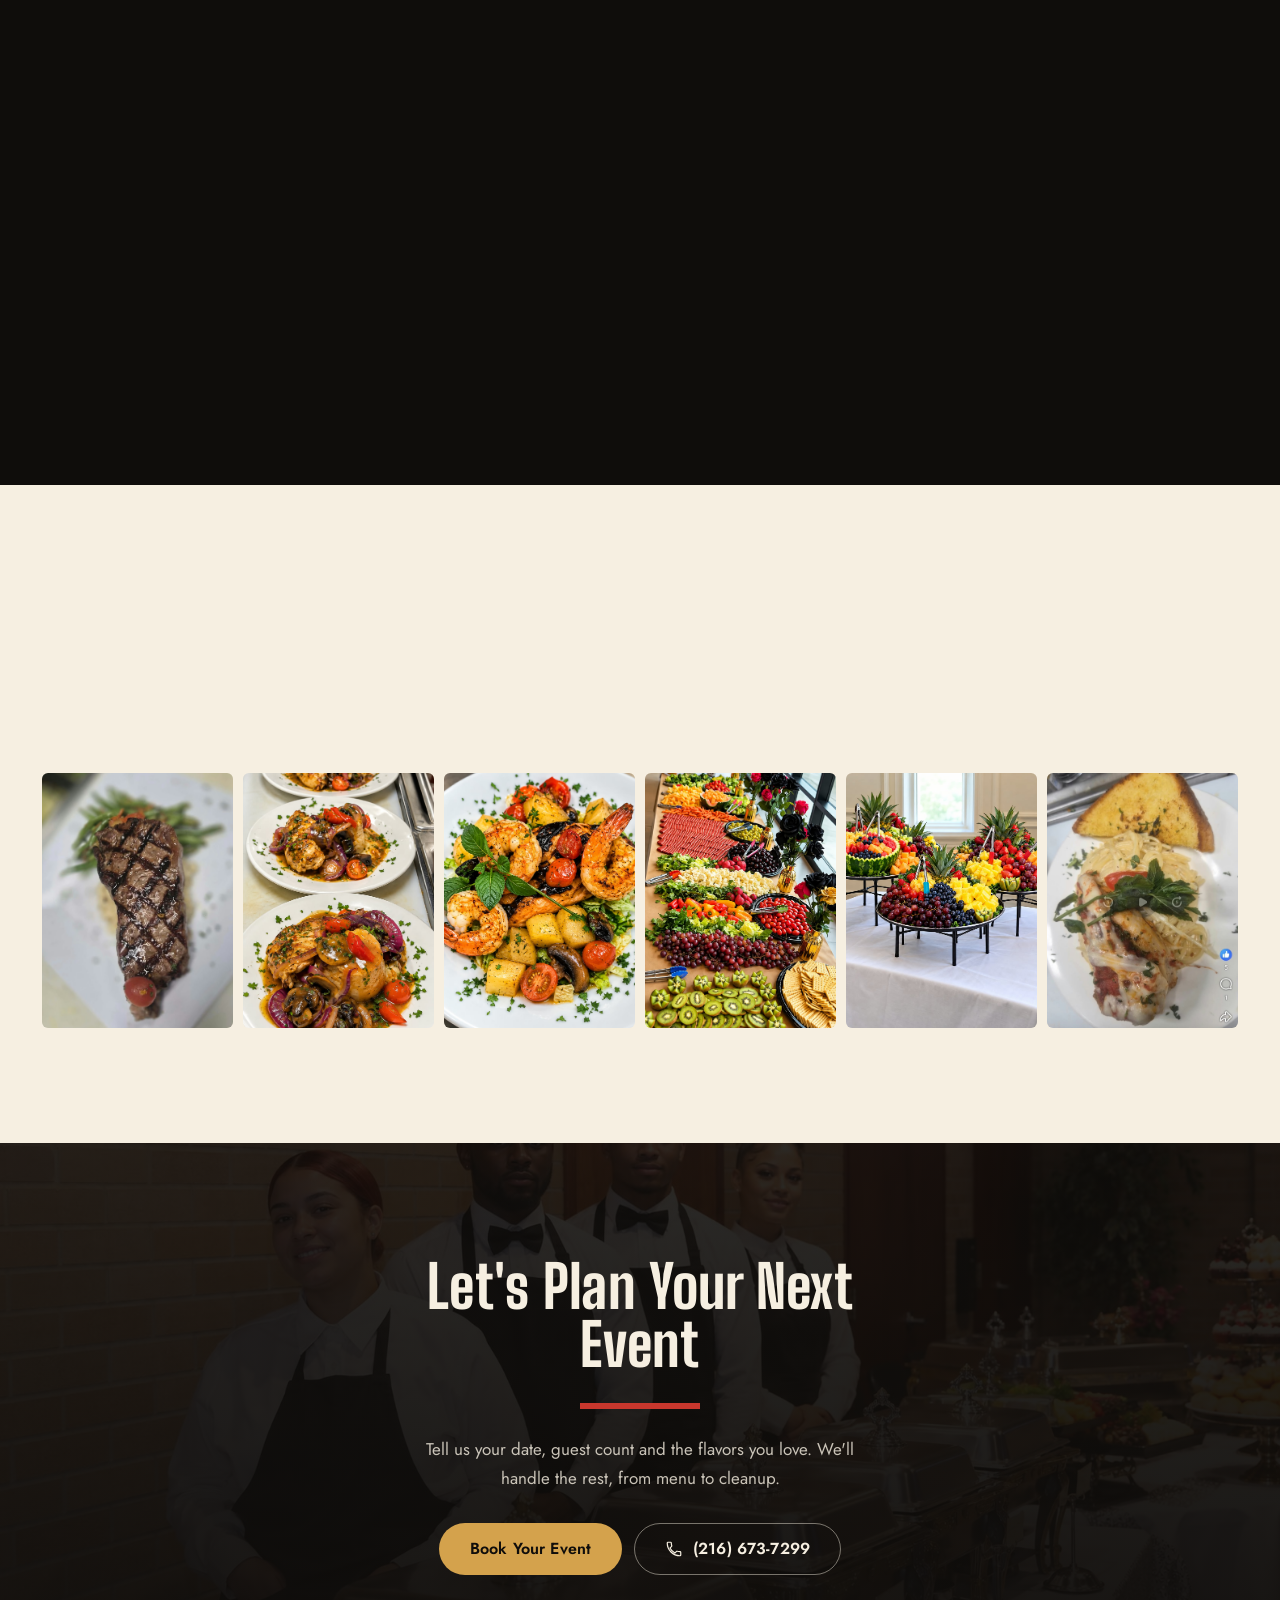
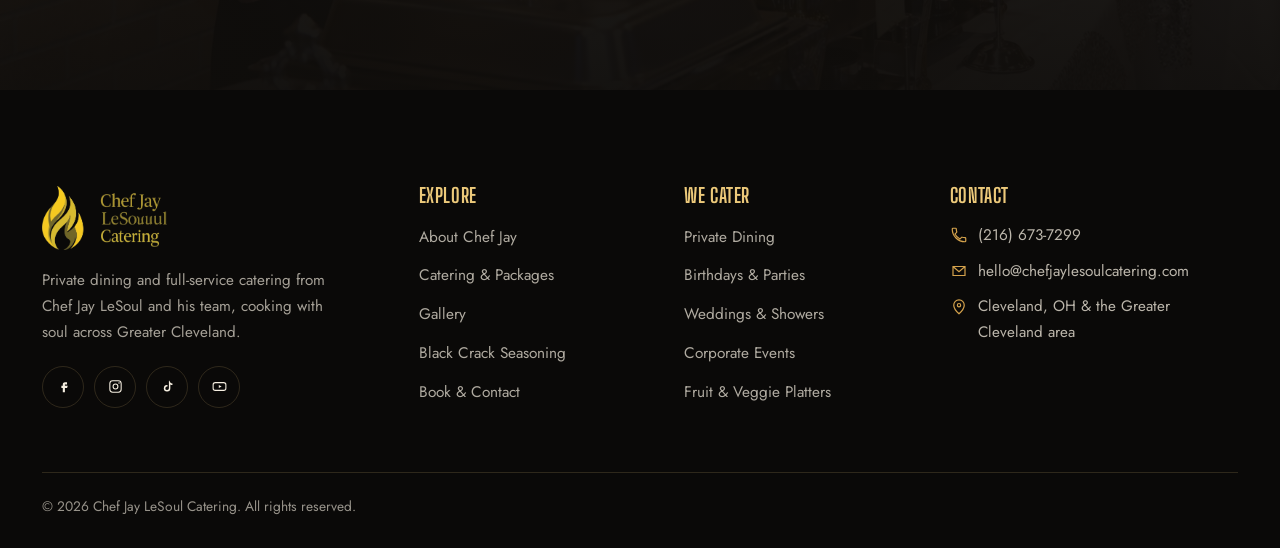
==== commit ad8af198: "design updates" ====
--- a/index.html
+++ b/index.html
@@ -85,7 +85,7 @@
   <div class="container hero-grid">
     <div class="hero-copy">
       <p class="eyebrow">Private chef &amp; catering in Greater Cleveland</p>
-      <h1><span>Chef Jay</span><span>LeSoul</span><span>Catering</span></h1>
+      <h1><span>Chef Jay</span><span>Le'Soul</span><span>Catering</span></h1>
       <span class="rule"></span>
       <p class="hero-lede">Good food, real flavor, straight from the soul. Private dinners, parties and full-service events, cooked by Chef Jay and his team for over 15 years.</p>
       <div class="btn-row">
@@ -98,7 +98,7 @@
       </div>
     </div>
     <div class="hero-media">
-      <div class="mosaic" data-mosaic data-pool="private-dinner-2.jpeg,gallery-img-4.jpeg,gallery-img-1.jpeg,gallery-img-2.jpeg">
+      <!-- <div class="mosaic" data-mosaic data-pool="private-dinner-2.jpeg,gallery-img-4.jpeg,gallery-img-1.jpeg,gallery-img-2.jpeg">
         <div class="tri down" style="--r:0;--c:1;--d:2" aria-hidden="false"><img src="assets/images/home-img-2.jpeg" alt="Grilled salmon with roasted potatoes and carrots"></div>
         <div class="tri" style="--r:0;--c:2;--d:4" aria-hidden="false"><img src="assets/images/gallery-11.jpeg" alt="Fresh fruit platter"></div>
         <div class="tri down" style="--r:0;--c:3;--d:6" aria-hidden="false"><img src="assets/images/home-img-4.jpeg" alt="Seasoned grilled shrimp" loading="lazy"></div>
@@ -117,7 +117,8 @@
         <div class="tri" style="--r:2;--c:4;--d:10" aria-hidden="false"><img src="assets/images/gallery-img-6.jpeg" alt="Plated entr&#xE9;es ready to serve" loading="lazy"></div>
         <div class="tri down" style="--r:2;--c:5;--d:12" aria-hidden="false"><img src="assets/images/gallery-img-7.jpeg" alt="Catering trays ready for an event" loading="lazy"></div>
         <div class="tri" style="--r:2;--c:6;--d:14" aria-hidden="false"><img src="assets/images/gallery-img-8.jpeg" alt="Chef Jay with a fruit spread" loading="lazy"></div>
-      </div>
+      </div> -->
+      <img src="assets/images/hero-img-bg.png" alt="hero img" class="img-fluid">
     </div>
   </div>
 </section>
@@ -145,8 +146,9 @@
       <p class="kicker">About Chef Jay</p>
       <h2>Cooking with soul</h2>
       <p class="lede"><strong>James Thomas Garrett III</strong>, known as <strong>Chef Jay LeSoul</strong>, is a Cleveland-area private and celebrity chef who has enjoyed perfecting his craft for over 15 years.</p>
-      <p>After overcoming personal challenges, Chef Jay built a successful culinary career, and his journey of perseverance and purpose was featured in a Seeds of Literacy Student Spotlight. Today he provides private dining and catering services while overseeing a team of 10.</p>
-      <p>For Chef Jay, cooking is more than preparing food. It's about bringing people together, serving his community, and cooking with soul.</p>
+      <p>After overcoming personal challenges, Chef Jay built a successful culinary career, and his journey of perseverance, recovery, and purpose was featured in a Seeds of Literacy Student Spotlight. Today, he provides private dining and catering services while leading a team and creating opportunities for others in his community.</p>
+      <p>His passion for food and community also inspired “Cooking in the Hood,” a concept Chef Jay created to celebrate where he comes from and show how food can connect, inspire, and uplift people in the community. Through it, he brings his culinary experience back to the neighborhood, using cooking not only to serve great food but also to encourage connection, mentorship, and opportunity.</p>
+      <p>For Chef Jay, cooking is more than preparing food. It’s about bringing people together, serving his community, creating opportunities, and always cooking with soul.</p>
       <ul class="highlights">
         <li><svg width="18" height="18" viewBox="0 0 24 24" fill="none" aria-hidden="true"><path d="M5 12.5l4.5 4.5L19 7" stroke="currentColor" stroke-width="2.2"/></svg><span>Private &amp; celebrity chef</span></li>
         <li><svg width="18" height="18" viewBox="0 0 24 24" fill="none" aria-hidden="true"><path d="M5 12.5l4.5 4.5L19 7" stroke="currentColor" stroke-width="2.2"/></svg><span>Leads a team of 10</span></li>
@@ -223,9 +225,9 @@
         <a href="order.html#seasoning" class="btn btn-ghost">Order a Bottle</a>
       </div>
     </div>
-    <div class="held-photo reveal">
+    <!-- <div class="held-photo reveal">
       <img src="assets/images/black-crack-bottle.jpg" alt="Chef Jay LeSoul holding a bottle of Black Crack Seasoning" loading="lazy" width="1080" height="1328">
-    </div>
+    </div> -->
   </div>
 </section>
 
@@ -272,37 +274,41 @@
     <div class="collection reveal">
       <article class="product live">
         <span class="flag">Available now</span>
-        <div class="p-art"><img src="assets/images/black-crack.png" alt="Bottle of Black Crack Seasoning" loading="lazy"></div>
+        <div class="p-art">
+          <img src="assets/images/black-crack.png" alt="Bottle of Black Crack Seasoning" loading="lazy">
+        </div>
         <h3>Black Crack Seasoning</h3>
         <p>The signature all-purpose blend. Bold, garlicky, addictive.</p>
         <a href="shop.html" class="btn btn-red btn-sm">Shop Now</a>
       </article>
       <article class="product">
-        <div class="p-art"><svg viewBox="0 0 48 48" fill="none" stroke="currentColor" stroke-width="2" aria-hidden="true"><path d="M8 9h13a4 4 0 0 1 4 4v27a3 3 0 0 0-3-3H8V9Z"/><path d="M40 9H27a4 4 0 0 0-4 4v27a3 3 0 0 1 3-3h14V9Z"/><path d="M12 16h8M12 21h8M28 16h8M28 21h8"/></svg></div>
+        <div class="p-art">
+          <img src="assets/images/cookbook.png" alt="Cook Book" loading="lazy">
+        </div>
         <h3>Cookbook</h3>
         <p>Soulful recipes, family favorites, sides and desserts.</p>
         <span class="soon">Coming soon</span>
       </article>
       <article class="product">
-        <div class="p-art"><svg viewBox="0 0 48 48" fill="none" stroke="currentColor" stroke-width="2" aria-hidden="true"><path d="M14 6v14a4 4 0 0 0 8 0V6M18 6v36"/><path d="M34 6c-4 2-6 8-6 14h6v22"/></svg></div>
+        <div class="p-art"><img src="assets/images/utensils.png" alt="utensils" loading="lazy"></div>
         <h3>Kitchen Utensils</h3>
         <p>Quality tools to cook like a pro, the Jay LeSoul way.</p>
         <span class="soon">Coming soon</span>
       </article>
       <article class="product">
-        <div class="p-art"><svg viewBox="0 0 48 48" fill="none" stroke="currentColor" stroke-width="2" aria-hidden="true"><path d="M17 6c0 5 3 8 7 8s7-3 7-8"/><path d="M14 16h20l2 26H12l2-26Z"/><path d="M14 20 6 18M34 20l8-2M19 30h10v7H19z"/></svg></div>
+        <div class="p-art"><img src="assets/images/aprons.png" alt="Aprons" loading="lazy"></div>
         <h3>Aprons</h3>
         <p>Rep the brand while you cook. Comfortable and durable.</p>
         <span class="soon">Coming soon</span>
       </article>
       <article class="product">
-        <div class="p-art"><svg viewBox="0 0 48 48" fill="none" stroke="currentColor" stroke-width="2" aria-hidden="true"><path d="M14 28c-5-1-8-5-7-9 1-5 7-7 11-5 1-4 4-7 6-7s5 3 6 7c4-2 10 0 11 5 1 4-2 8-7 9"/><path d="M14 28v12h20V28M14 34h20"/></svg></div>
+        <div class="p-art"><img src="assets/images/hats.png" alt="Hats" loading="lazy"></div>
         <h3>Chef Hats</h3>
         <p>Classic chef style with Jay LeSoul flavor.</p>
         <span class="soon">Coming soon</span>
       </article>
       <article class="product">
-        <div class="p-art"><svg viewBox="0 0 48 48" fill="none" stroke="currentColor" stroke-width="2" aria-hidden="true"><rect x="7" y="17" width="34" height="8"/><path d="M10 25v17h28V25M24 17v25"/><path d="M24 17c-3-7-11-8-11-3s8 3 11 3c3 0 11 2 11-3s-8-4-11 3Z"/></svg></div>
+        <div class="p-art"><img src="assets/images/gift.png" alt="Gift" loading="lazy"></div>
         <h3>Gift Sets</h3>
         <p>Seasoning, tools and style, all in one box.</p>
         <span class="soon">Coming soon</span>
@@ -339,12 +345,12 @@
       <a href="gallery.html" class="btn btn-line btn-sm">Open Gallery</a>
     </div>
     <div class="strip reveal">
-      <a href="gallery.html"><img src="assets/images/gallery-img-6.jpeg" alt="Team member presenting plated entr&#xE9;es" loading="lazy"></a>
-      <a href="gallery.html"><img src="assets/images/private-dinner-2.jpeg" alt="Chef Jay at a private outdoor dinner" loading="lazy"></a>
-      <a href="gallery.html"><img src="assets/images/gallery-img-7.jpeg" alt="Server in a Chef Jay LeSoul apron with catering trays" loading="lazy"></a>
-      <a href="gallery.html"><img src="assets/images/gallery-img-4.jpeg" alt="Chef Jay with guests at an event" loading="lazy"></a>
-      <a href="gallery.html"><img src="assets/images/gallery-img-8.jpeg" alt="Chef Jay with a guest beside a fruit display" loading="lazy"></a>
-      <a href="gallery.html"><img src="assets/images/gallery-img-1.jpeg" alt="Chef Jay and a team member in chef hats" loading="lazy"></a>
+      <a href="gallery.html"><img src="assets/images/new-gallery-6.jpeg" alt="Team member presenting plated entr&#xE9;es" loading="lazy"></a>
+      <a href="gallery.html"><img src="assets/images/new-gallery-5.jpeg" alt="Chef Jay at a private outdoor dinner" loading="lazy"></a>
+      <a href="gallery.html"><img src="assets/images/new-gallery-4.jpeg" alt="Server in a Chef Jay LeSoul apron with catering trays" loading="lazy"></a>
+      <a href="gallery.html"><img src="assets/images/new-gallery-3.jpeg" alt="Chef Jay with guests at an event" loading="lazy"></a>
+      <a href="gallery.html"><img src="assets/images/new-gallery-2.jpeg" alt="Chef Jay with a guest beside a fruit display" loading="lazy"></a>
+      <a href="gallery.html"><img src="assets/images/new-gallery-1.jpeg" alt="Chef Jay and a team member in chef hats" loading="lazy"></a>
     </div>
   </div>
 </section>
@@ -407,7 +413,6 @@
     </div>
     <div class="footer-bottom">
       <span>&copy; <span data-year>2026</span> Chef Jay LeSoul Catering. All rights reserved.</span>
-      <span>Made with love &amp; soul in Cleveland.</span>
     </div>
   </div>
 </footer>
--- a/assets/css/style.css
+++ b/assets/css/style.css
@@ -0,0 +1,671 @@
+/* =========================================================
+   Chef Jay LeSoul Catering - stylesheet (v2)
+   Display: Big Shoulders Display - Body: Jost
+   Mobile-first details live in the responsive block at the end.
+   ========================================================= */
+
+/* ---------- Design tokens ---------- */
+:root{
+  --soot:        #0f0d0b;
+  --smoke:       #1c1915;
+  --smoke-2:     #26221c;
+  --ink:         #1f1b16;
+  --cream:       #f6efe1;
+  --paper:       #ece1c8;
+  --gold:        #d4a24c;
+  --gold-light:  #ecc97a;
+  --gold-deep:   #9a7432;
+  --pepper:      #c8372d;
+  --pepper-deep: #7d1d17;
+
+  --line-dark:   rgba(236, 201, 122, 0.16);
+  --line-light:  rgba(31, 27, 22, 0.14);
+
+  --display: 'Big Shoulders Display', 'Oswald', 'Arial Narrow', 'Roboto Condensed', Impact, sans-serif;
+  --body:    'Jost', 'Segoe UI', system-ui, -apple-system, sans-serif;
+
+  --container-w: 1260px;
+  --gutter: clamp(18px, 4vw, 32px);
+  --section-y: clamp(72px, 9vw, 128px);
+  --header-h: 84px;
+  --ease: cubic-bezier(.22,.61,.36,1);
+  --ease-out: cubic-bezier(.16,1,.3,1);
+}
+
+/* ---------- Reset ---------- */
+*, *::before, *::after{ box-sizing: border-box; }
+html{ scroll-behavior: smooth; -webkit-text-size-adjust: 100%; scroll-padding-top: 90px; }
+body{
+  margin:0;
+  font-family: var(--body);
+  font-size: 1.0625rem;
+  color: var(--ink);
+  background: var(--cream);
+  line-height: 1.7;
+  -webkit-font-smoothing: antialiased;
+  overflow-x: hidden;
+}
+img, video{ max-width:100%; height:auto; display:block; }
+a{ text-decoration:none; color:inherit; }
+ul, ol.process{ list-style:none; margin:0; padding:0; }
+button{ font-family:inherit; cursor:pointer; }
+input, textarea, select{ font-family:inherit; font-size:16px; }
+h1,h2,h3,h4{
+  font-family: var(--display);
+  font-weight: 800;
+  line-height: .98;
+  margin: 0 0 .5em;
+  color: var(--soot);
+  letter-spacing: .005em;
+}
+h1, h2{ text-transform: capitalize; }
+h1{ font-size: clamp(3rem, 6.4vw, 6.4rem); }
+h2{ font-size: clamp(2.4rem, 4.6vw, 4.2rem); }
+h3{ font-size: clamp(1.5rem, 2vw, 1.85rem); font-weight: 700; line-height:1.05; }
+h4{ font-size: 1.15rem; font-weight:700; }
+p{ margin: 0 0 1em; }
+.container{ width:100%; max-width: var(--container-w); margin-inline:auto; padding-inline: var(--gutter); }
+.sr-only{ position:absolute; width:1px; height:1px; overflow:hidden; clip:rect(0 0 0 0); white-space:nowrap; }
+
+@media (prefers-reduced-motion: reduce){
+  *, *::before, *::after{ animation-duration: .01ms !important; animation-iteration-count: 1 !important; transition-duration: .01ms !important; scroll-behavior:auto !important; }
+}
+a:focus-visible, button:focus-visible, input:focus-visible, textarea:focus-visible, select:focus-visible{
+  outline: 2px solid var(--gold); outline-offset: 3px;
+}
+
+/* ---------- Surfaces ---------- */
+.section{ padding: var(--section-y) 0; }
+.on-dark{ background: var(--soot); color: var(--cream); }
+.on-dark h1, .on-dark h2, .on-dark h3, .on-dark h4{ color: var(--cream); }
+.on-smoke{ background: var(--smoke); color: var(--cream); }
+.on-smoke h2, .on-smoke h3{ color: var(--cream); }
+.on-paper{ background: var(--paper); }
+
+.rule{ display:block; width: 120px; height: 6px; background: var(--pepper); margin: 22px 0 26px; border:0; }
+.rule.center{ margin-inline:auto; }
+.kicker{ font-size:.9rem; font-weight:500; color: var(--gold-deep); margin-bottom: 10px; display:block; }
+.on-dark .kicker, .on-smoke .kicker{ color: var(--gold); }
+
+.section-head{ max-width: 680px; margin-bottom: clamp(36px, 5vw, 56px); }
+.section-head.center{ margin-inline:auto; text-align:center; }
+.section-head p{ font-size: 1.08rem; opacity:.8; margin:0; }
+.section-head.split-head{ max-width:none; display:flex; justify-content:space-between; align-items:flex-end; gap: 24px; flex-wrap:wrap; }
+.section-head.split-head > div{ max-width: 620px; }
+
+/* ---------- Buttons ---------- */
+.btn{
+  display:inline-flex; align-items:center; justify-content:center; gap:.6em;
+  min-height: 52px; padding: 0 30px;
+  font-family: var(--body); font-size: 1rem; font-weight: 600; letter-spacing:.01em;
+  border-radius: 999px; border: 1.5px solid transparent;
+  transition: background .25s var(--ease), color .25s var(--ease), border-color .25s var(--ease), transform .2s var(--ease);
+  white-space: nowrap; cursor:pointer;
+}
+.btn:active{ transform: scale(.97); }
+.btn-gold{ background: var(--gold); color: var(--soot); }
+.btn-gold:hover{ background: var(--gold-light); }
+.btn-red{ background: var(--pepper); color: #fff; }
+.btn-red:hover{ background: #dd4337; }
+.btn-ghost{ border-color: rgba(246,239,225,.45); color: var(--cream); }
+.btn-ghost:hover{ background: var(--cream); color: var(--soot); border-color: var(--cream); }
+.btn-dark{ background: var(--soot); color: var(--cream); }
+.btn-dark:hover{ background: var(--smoke-2); }
+.btn-line{ border-color: var(--soot); color: var(--soot); }
+.btn-line:hover{ background: var(--soot); color: var(--cream); }
+.btn-sm{ min-height: 42px; padding: 0 20px; font-size: .92rem; }
+.btn-block{ width:100%; }
+.btn-row{ display:flex; flex-wrap:wrap; gap: 12px; }
+
+.text-link{ display:inline-flex; align-items:center; gap:8px; font-weight:600; color: var(--gold-deep); border-bottom: 1.5px solid currentColor; padding-bottom:2px; }
+.on-dark .text-link, .on-smoke .text-link{ color: var(--gold-light); }
+
+/* ---------- Header ---------- */
+.site-header{
+  position: fixed; inset: 0 0 auto 0; z-index: 1000;
+  height: var(--header-h);
+  display:flex; align-items:center;
+  transition: background .35s var(--ease), height .35s var(--ease), border-color .35s var(--ease);
+  border-bottom: 1px solid transparent;
+}
+.site-header.is-solid{ background: rgba(15,13,11,.94); -webkit-backdrop-filter: blur(10px); backdrop-filter: blur(10px); border-color: var(--line-dark); height: 72px; }
+.header-inner{ display:flex; align-items:center; justify-content:space-between; gap: 24px; }
+.brand{ display:flex; align-items:center; flex-shrink:0; }
+.brand img{ height: 54px; width:auto; transition: height .35s var(--ease); }
+.site-header.is-solid .brand img{ height: 46px; }
+
+.main-nav{ display:flex; align-items:center; gap: clamp(18px, 2.4vw, 34px); }
+.main-nav a{ color: var(--cream); font-size: .98rem; font-weight:500; position:relative; padding: 6px 0; opacity:.85; transition: opacity .2s, color .2s; }
+.main-nav a::after{ content:""; position:absolute; left:0; right:100%; bottom:0; height:2px; background: var(--pepper); transition: right .3s var(--ease); }
+.main-nav a:hover, .main-nav a.active{ opacity:1; color: var(--gold-light); }
+.main-nav a:hover::after, .main-nav a.active::after{ right:0; }
+
+.header-actions{ display:flex; align-items:center; gap: 16px; }
+.header-phone{ display:flex; align-items:center; gap:8px; color: var(--cream); font-weight:600; font-size:.96rem; }
+.header-phone svg{ color: var(--gold); }
+
+.nav-toggle{
+  display:none; width: 46px; height: 46px; border-radius: 50%;
+  border: 1px solid var(--line-dark); background: rgba(15,13,11,.5);
+  align-items:center; justify-content:center; position:relative;
+}
+.nav-toggle span, .nav-toggle span::before, .nav-toggle span::after{
+  content:""; display:block; width:20px; height:2px; background: var(--gold-light); border-radius:2px;
+  position:relative; transition: transform .3s var(--ease), background .3s;
+}
+.nav-toggle span::before{ position:absolute; top:-6px; }
+.nav-toggle span::after{ position:absolute; top:6px; }
+.nav-toggle.open span{ background: transparent; }
+.nav-toggle.open span::before{ transform: translateY(6px) rotate(45deg); }
+.nav-toggle.open span::after{ transform: translateY(-6px) rotate(-45deg); }
+
+/* Mobile drawer */
+.nav-drawer{
+  position: fixed; inset: 0; z-index: 999;
+  background: var(--soot);
+  display:flex; flex-direction:column;
+  padding: 104px var(--gutter) calc(28px + env(safe-area-inset-bottom));
+  transform: translateY(-100%); visibility:hidden;
+  transition: transform .5s var(--ease-out), visibility 0s .5s;
+  overflow-y:auto;
+}
+.nav-drawer.open{ transform:none; visibility:visible; transition: transform .5s var(--ease-out); }
+.nav-drawer nav{ display:flex; flex-direction:column; }
+.nav-drawer nav a{
+  font-family: var(--display); font-weight: 800; text-transform: uppercase;
+  font-size: clamp(2.6rem, 12vw, 3.6rem); line-height: 1.02; color: var(--cream);
+  padding: 6px 0; border-bottom: 1px solid var(--line-dark);
+  display:flex; justify-content:space-between; align-items:center;
+}
+.nav-drawer nav a.active{ color: var(--gold-light); }
+.nav-drawer nav a small{ font-family: var(--body); font-size: .85rem; font-weight:500; text-transform:none; opacity:.55; }
+.drawer-foot{ margin-top:auto; padding-top: 28px; display:grid; gap: 12px; }
+.drawer-foot .btn{ width:100%; }
+
+/* ---------- HOME: poster hero ---------- */
+.hero-poster{
+  position:relative; overflow:hidden;
+  background:
+    radial-gradient(1200px 600px at 85% 30%, rgba(212,162,76,.10), transparent 60%),
+    var(--soot);
+  color: var(--cream);
+  /*min-height: 100vh; min-height: 100svh;*/
+  padding-top: 120px;
+  display:flex; align-items:center;
+}
+.hero-grid{ display:grid; grid-template-columns: minmax(0, 5fr) minmax(0, 7fr); gap: clamp(24px, 4vw, 56px); align-items:end; width:100%; }
+.hero-copy{ position:relative; z-index: 2; }
+.hero-copy .eyebrow{ display:flex; align-items:center; gap:10px; font-size:.95rem; color: var(--gold-light); margin-bottom: 18px; }
+.hero-copy .eyebrow::before{ content:""; width:10px; height:10px; background: var(--pepper); transform: rotate(45deg); }
+.hero-copy h1{
+  color: var(--cream);
+  font-size: clamp(3.6rem, 6.4vw, 8.2rem);
+  line-height: .86; letter-spacing: .01em; margin: 0;text-transform: capitalize;
+}
+.hero-copy h1 span{ display:block; }
+.hero-copy .rule{ width: 58%; max-width: 260px; height: 7px; margin: 26px 0 24px; }
+.hero-lede{ font-size: clamp(1.02rem, 1.2vw, 1.15rem); max-width: 40ch; opacity:.82; margin-bottom: 30px; }
+.hero-call{ display:flex; flex-direction:column; margin-top: 30px; }
+.hero-call span{ font-size:.9rem; opacity:.6; }
+.hero-call a{ font-family: var(--display); font-weight:700; font-size: clamp(1.8rem, 2.6vw, 2.4rem); color: var(--gold-light); line-height:1.1; letter-spacing:.02em;margin-bottom:35px; }
+
+/* Triangle mosaic: 3 rows x 7 tiles of alternating triangles */
+.mosaic{ position:relative; width: 100%; aspect-ratio: 1.54; }
+@media (min-width: 993px){ .hero-media .mosaic{ width: 122%; margin-left: -6%; } }
+.tri{
+  position:absolute;
+  left: calc(var(--c) * 12.5%); top: calc(var(--r) * 33.3333%);
+  width: 25%; height: 33.3333%;
+  overflow:hidden;
+  clip-path: polygon(50% 0, 100% 100%, 0 100%);
+  transform-origin: 50% 66.7%;
+  transform: scale(.3); opacity: 0;
+  transition: transform .9s var(--ease-out), opacity .6s var(--ease);
+  transition-delay: calc(var(--d, 0) * 55ms);
+  background: var(--smoke);
+}
+.tri.down{ clip-path: polygon(0 0, 100% 0, 50% 100%); transform-origin: 50% 33.3%; }
+.mosaic.is-in .tri{ transform: scale(.935); opacity:1; }
+.tri img{ position:absolute; inset:0; width:100%; height:100%; object-fit:cover; transition: opacity 1.4s var(--ease), transform 6s var(--ease); }
+.tri img.is-fading{ opacity:0; }
+.tri.gold{ background: var(--gold); }
+.tri.red{ background: var(--pepper); }
+.tri.gold img, .tri.red img{ object-fit: contain; inset: auto; left: 30%; width: 40%; height: 40%; bottom: 14%; top:auto; }
+.tri.down.gold img{ top: 12%; bottom:auto; }
+@media (hover:hover){ .tri:hover img{ transform: scale(1.12); } }
+
+/* ---------- Facts strip ---------- */
+.facts{ background: var(--pepper); color: #fff; }
+.facts ul{ display:grid; grid-template-columns: repeat(4, 1fr); }
+.facts li{ padding: 26px 22px; display:flex; align-items:center; gap: 16px; border-left: 1px solid rgba(255,255,255,.2); }
+.facts li:first-child{ border-left:0; }
+.facts strong{ font-family: var(--display); font-weight: 800; font-size: 2.8rem; line-height:1; letter-spacing:.01em; }
+.facts span{ font-size: .92rem; line-height:1.35; opacity:.92; }
+
+/* ---------- About ---------- */
+.about{ display:grid; grid-template-columns: minmax(0, 5fr) minmax(0, 6fr); gap: clamp(40px, 6vw, 90px); align-items:center; }
+.about-media{ position:relative; }
+.about-media img{ width:100%; aspect-ratio: 4/5; object-fit:cover; object-position: top; border-radius: 4px; position:relative; z-index:1; }
+.about-media::before{ content:""; position:absolute; inset: 22px -22px -22px 22px; border: 2px solid var(--gold); border-radius: 4px; }
+.about-media .tag{
+  position:absolute; z-index:2; left: -14px; bottom: 34px;
+  background: var(--soot); color: var(--cream); padding: 14px 20px; border-left: 5px solid var(--pepper);
+  font-size:.9rem; line-height:1.35;
+}
+.about-media .tag b{ display:block; font-family: var(--display); font-size: 1.6rem; color: var(--gold-light); letter-spacing:.02em; }
+.about-copy .lede{ font-size: 1.2rem; line-height:1.6; }
+.about-copy p{ max-width: 60ch; }
+.highlights{ display:grid; grid-template-columns: 1fr 1fr; gap: 12px; margin: 28px 0 32px; }
+.highlights li{ background: #fff8ea; border: 1px solid var(--line-light); border-radius: 6px; padding: 14px 16px; font-size:.95rem; line-height:1.4; display:flex; gap:10px; align-items:flex-start; }
+.highlights svg{ color: var(--pepper); flex-shrink:0; margin-top:2px; }
+
+/* ---------- Cooking in the Hood ---------- */
+.hood{ display:grid; grid-template-columns: minmax(0,7fr) minmax(0,5fr); gap: clamp(32px, 5vw, 72px); align-items:center; }
+.hood-media img{ width:100%; border-radius: 6px; }
+.hood-copy p{ opacity:.82; max-width: 46ch; }
+
+/* ---------- Service cards (photo) ---------- */
+.svc-grid{ display:grid; grid-template-columns: repeat(3, 1fr); gap: 22px; }
+.svc{ display:flex; flex-direction:column; background: var(--smoke); border-radius: 8px; overflow:hidden; color: var(--cream); }
+.svc-img{ aspect-ratio: 4/3.4; overflow:hidden; }
+.svc-img img{ width:100%; height:100%; object-fit:cover; transition: transform .7s var(--ease); }
+@media (hover:hover){ .svc:hover .svc-img img{ transform: scale(1.05); } }
+.svc-body{ padding: 24px 24px 28px; display:flex; flex-direction:column; flex:1; }
+.svc-body h3{ color: var(--cream); }
+.svc-body p{ opacity:.74; font-size:.98rem; flex:1; }
+.svc-body .text-link{ align-self:flex-start; }
+
+/* ---------- Black Crack seasoning intro ---------- */
+.seasoning{
+  position:relative; overflow:hidden;
+  background:
+    radial-gradient(700px 500px at 18% 50%, rgba(200,55,45,.28), transparent 65%),
+    linear-gradient(180deg, #140f0c, var(--soot));
+  color: var(--cream);
+}
+.seasoning-grid{ display:grid; grid-template-columns: minmax(0, 5fr) minmax(0, 5fr); gap: clamp(28px, 4vw, 60px); align-items:center; }
+.seasoning h2{ color: var(--cream); }
+.seasoning .punch{ font-family: var(--display); font-weight:800; text-transform:uppercase; font-size: clamp(1.7rem, 2.6vw, 2.3rem); color: var(--gold-light); line-height:1.05; margin-bottom: 18px; letter-spacing:.02em; }
+.seasoning p{ opacity:.82; }
+.price-line{ display:flex; align-items:baseline; gap: 10px; margin: 18px 0 26px; }
+.price-line b{ font-family: var(--display); font-size: 3rem; line-height:1; color: var(--cream); }
+.price-line span{ opacity:.6; font-size:.95rem; }
+.uses{ display:flex; flex-wrap:wrap; gap: 8px; margin: 18px 0 4px; }
+.uses li{ border: 1px solid var(--line-dark); border-radius: 999px; padding: 5px 14px; font-size: .88rem; color: var(--gold-light); }
+
+/* Spinning badge with the video inside */
+.spin-badge{ position:relative; width: 100%; aspect-ratio: 1; margin-inline:auto; }
+.spin-badge .ring{ position:absolute; inset:0; width:100%; height:100%; animation: spin 22s linear infinite; }
+.spin-badge .ring text{ font-family: var(--display); font-weight: 800; font-size: 17px; fill: var(--gold-light); text-transform: uppercase; }
+.spin-badge .disc{
+  position:absolute; inset: 14%; border-radius: 50%; overflow:hidden; background:#fff;
+  box-shadow: 0 0 0 6px var(--gold), 0 0 0 14px rgba(212,162,76,.18), 0 30px 60px rgba(0,0,0,.55);
+}
+.spin-badge .disc video, .spin-badge .disc img{ width:100%; height:100%; object-fit:cover; transform: scale(1.1); }
+@keyframes spin{ to{ transform: rotate(360deg); } }
+
+.held-photo{ position:relative; }
+.held-photo img{ width:100%; border-radius: 6px; transform: rotate(2.5deg); box-shadow: 0 30px 60px rgba(0,0,0,.5); border: 6px solid #fff8ea; }
+
+/* ---------- Kitchen grid ---------- */
+.kitchen{ display:grid; grid-template-columns: 1.25fr 1fr 1fr; grid-template-rows: repeat(2, minmax(220px, 1fr)); gap: 14px; }
+.kitchen figure{ position:relative; margin:0; overflow:hidden; border-radius: 6px; background: var(--smoke); }
+.kitchen figure.feature{ grid-row: span 2; }
+.kitchen img{ width:100%; height:100%; object-fit:cover; transition: transform .7s var(--ease); }
+@media (hover:hover){ .kitchen figure:hover img{ transform: scale(1.05); } }
+.kitchen figcaption, .photo-cap{
+  position:absolute; left:0; right:0; bottom:0; padding: 40px 18px 14px;
+  background: linear-gradient(0deg, rgba(15,13,11,.85), transparent);
+  color: var(--cream); font-size: .92rem; line-height:1.35;
+}
+.kitchen figure.feature figcaption b{ display:block; font-family: var(--display); font-size: 1.8rem; text-transform:uppercase; line-height:1; margin-bottom: 4px; color: var(--gold-light); }
+
+/* ---------- Collection (shop teaser) ---------- */
+.collection{ display:grid; grid-template-columns: repeat(6, 1fr); gap: 14px; }
+.product{
+  position:relative; background: #fbf5e8; border: 1px solid var(--line-light); border-radius: 8px;
+  padding: 18px 16px 20px; display:flex; flex-direction:column; text-align:center;
+}
+.product .p-art{ aspect-ratio: 1; display:flex; align-items:center; justify-content:center; margin-bottom: 14px; border-radius: 6px; background: var(--paper); color: var(--soot); }
+.product .p-art img{ height: 88%; width:auto; object-fit:contain; }
+.product .p-art svg{ width: 46%; height:auto; }
+.product h3{ font-size: 1.3rem; margin-bottom: 6px; }
+.product p{ font-size: .88rem; opacity:.72; line-height:1.45; margin-bottom: 14px; flex:1; }
+.product .soon{ display:inline-block; align-self:center; font-size: .8rem; font-weight:600; padding: 6px 12px; border-radius: 999px; background: var(--soot); color: var(--gold-light); }
+.product.live{ border-color: var(--gold); background: #fff; }
+.product.live .p-art{ background: radial-gradient(circle at 50% 60%, #f3dfb3, var(--paper)); }
+.product .flag{ position:absolute; top: 10px; left: 10px; background: var(--pepper); color:#fff; font-size:.75rem; font-weight:600; padding: 3px 10px; border-radius: 999px; }
+
+/* ---------- Price band ---------- */
+.price-band{ background: var(--gold); color: var(--soot); }
+.price-band-inner{ display:grid; grid-template-columns: auto 1fr auto; gap: clamp(24px, 4vw, 56px); align-items:center; padding-block: clamp(44px, 6vw, 64px); }
+.price-band .big{ font-family: var(--display); font-weight: 900; font-size: clamp(5rem, 11vw, 9rem); line-height:.82; }
+.price-band .big small{ display:block; font-size: .2em; font-weight:700; letter-spacing:.04em; text-transform:uppercase; margin-top: 8px; }
+.price-band h2{ font-size: clamp(1.8rem, 3vw, 2.6rem); margin-bottom: 10px; }
+.price-band p{ margin:0; max-width: 52ch; }
+.chips{ display:flex; flex-wrap:wrap; gap:8px; margin-top: 16px; }
+.chips li{ background: rgba(15,13,11,.1); border-radius: 999px; padding: 6px 14px; font-size: .9rem; font-weight:500; }
+
+/* ---------- Photo strip ---------- */
+.strip{ display:grid; grid-template-columns: repeat(6, 1fr); gap: 10px; }
+.strip a{ display:block; aspect-ratio: 3/4; overflow:hidden; border-radius: 6px; background: var(--smoke); }
+.strip img{ width:100%; height:100%; object-fit:cover; transition: transform .6s var(--ease); }
+@media (hover:hover){ .strip a:hover img{ transform: scale(1.06); } }
+
+/* ---------- CTA banner ---------- */
+.cta-banner{ position:relative; overflow:hidden; background: var(--soot); color: var(--cream); padding: clamp(72px, 9vw, 120px) 0; text-align:center; }
+.cta-bg{ position:absolute; inset:0; opacity:.3; background-size: cover; background-position: center; }
+.cta-banner::after{ content:""; position:absolute; inset:0; background: linear-gradient(180deg, rgba(15,13,11,.6), rgba(15,13,11,.92)); }
+.cta-banner .container{ position:relative; z-index:2; }
+.cta-banner h2{ color: var(--cream); max-width: 18ch; margin-inline:auto; }
+.cta-banner p{ opacity:.8; max-width: 46ch; margin: 0 auto 30px; }
+.cta-banner .btn-row{ justify-content:center; }
+
+/* ---------- Footer ---------- */
+.site-footer{ background: #0a0908; color: var(--cream); padding-top: clamp(64px, 8vw, 96px); }
+.footer-grid{ display:grid; grid-template-columns: 1.5fr 1fr 1fr 1.3fr; gap: 44px; padding-bottom: 56px; border-bottom: 1px solid var(--line-dark); }
+.footer-brand img{ height: 64px; width:auto; margin-bottom: 18px; }
+.footer-brand p{ opacity:.66; font-size:.95rem; max-width: 34ch; }
+.footer-col h4{ color: var(--gold-light); font-size: 1.25rem; text-transform:uppercase; letter-spacing:.03em; margin-bottom: 16px; }
+.footer-col li{ margin-bottom: 10px; }
+.footer-col a{ opacity:.7; font-size:.96rem; transition: opacity .2s, color .2s; }
+.footer-col a:hover{ opacity:1; color: var(--gold-light); }
+.footer-contact li{ display:flex; gap: 10px; align-items:flex-start; font-size:.95rem; }
+.footer-contact li > span, .footer-contact li > a{ opacity:.75; }
+.footer-contact svg{ color: var(--gold); flex-shrink:0; margin-top: 4px; }
+.social{ display:flex; gap: 10px; margin-top: 20px; }
+.social a{ width: 42px; height: 42px; border-radius: 50%; border: 1px solid var(--line-dark); display:flex; align-items:center; justify-content:center; color: var(--cream); transition: background .25s, color .25s, border-color .25s; }
+.social a:hover{ background: var(--gold); color: var(--soot); border-color: var(--gold); }
+.footer-bottom{ display:flex; justify-content:space-between; flex-wrap:wrap; gap: 10px; padding: 22px 0 30px; font-size:.86rem; opacity:.6; }
+
+/* ---------- Mobile action bar + back to top ---------- */
+.mobile-bar{ display:none; }
+.back-to-top{
+  position: fixed; right: 20px; bottom: 22px; z-index: 900;
+  width: 46px; height: 46px; border-radius: 50%; border:none;
+  background: var(--gold); color: var(--soot);
+  display:flex; align-items:center; justify-content:center;
+  opacity:0; visibility:hidden; transform: translateY(10px);
+  transition: opacity .3s, transform .3s, visibility .3s;
+  box-shadow: 0 10px 24px rgba(0,0,0,.35);
+}
+.back-to-top.show{ opacity:1; visibility:visible; transform:none; }
+
+/* ---------- Reveal ---------- */
+.reveal{ opacity:0; transform: translateY(18px); transition: opacity .7s var(--ease), transform .7s var(--ease); }
+.reveal.in{ opacity:1; transform:none; }
+
+/* =========================================================
+   INNER PAGES
+   ========================================================= */
+.page-hero{
+  position:relative; min-height: 58vh; display:flex; align-items:flex-end;
+  background: var(--soot) center/cover no-repeat; color: var(--cream);
+  padding-top: var(--header-h);
+}
+.page-hero::after{ content:""; position:absolute; inset:0; background: linear-gradient(0deg, rgba(15,13,11,.96) 8%, rgba(15,13,11,.55) 55%, rgba(15,13,11,.45)); }
+.page-hero .container{ position:relative; z-index:2; padding-bottom: clamp(40px, 6vw, 72px); }
+.page-hero h1{ color: var(--cream); max-width: 16ch; margin:0; }
+.page-hero p.sub{ max-width: 52ch; opacity:.82; margin: 18px 0 0; font-size:1.08rem; }
+.breadcrumb{ font-size:.9rem; color: var(--gold-light); margin-bottom: 14px; display:flex; gap:8px; }
+.breadcrumb span{ opacity:.5; color: var(--cream); }
+
+/* Occasions */
+.occasions{ display:grid; grid-template-columns: repeat(4, 1fr); gap: 12px; }
+.occasions li{ background:#fbf5e8; border:1px solid var(--line-light); border-radius: 8px; padding: 22px 20px; }
+.occasions h3{ font-size: 1.45rem; margin-bottom: 6px; }
+.occasions p{ font-size:.94rem; opacity:.72; margin:0; line-height:1.5; }
+
+/* Private dining feature */
+.pd{ display:grid; grid-template-columns: minmax(0,6fr) minmax(0,5fr); gap: clamp(36px, 6vw, 80px); align-items:center; }
+.pd-media{ display:grid; grid-template-columns: 1fr 1fr; gap: 14px; }
+.pd-media img{ width:100%; aspect-ratio: 3/4.2; object-fit:cover; border-radius: 6px; }
+.pd-media img:last-child{ margin-top: 56px; }
+.tick-list{ margin: 20px 0 28px; }
+.tick-list li{ display:flex; gap: 12px; align-items:flex-start; padding: 9px 0; border-bottom: 1px solid var(--line-light); font-size:.98rem; }
+.tick-list li:last-child{ border-bottom:0; }
+.tick-list svg{ color: var(--pepper); flex-shrink:0; margin-top: 4px; }
+.on-dark .tick-list li, .pkg.featured .tick-list li{ border-color: rgba(246,239,225,.14); }
+.on-dark .tick-list svg, .pkg.featured .tick-list svg{ color: var(--gold); }
+
+/* Platters */
+.platters{ display:grid; grid-template-columns: repeat(4, 1fr); gap: 12px; }
+.platters figure{ margin:0; position:relative; border-radius: 6px; overflow:hidden; aspect-ratio: 4/5; }
+.platters img{ width:100%; height:100%; object-fit:cover; }
+
+/* Process */
+.process{ display:grid; grid-template-columns: repeat(4, 1fr); gap: 28px; counter-reset: step; }
+.process li{ position:relative; padding-top: 18px; border-top: 2px solid var(--line-dark); }
+.process li::before{ counter-increment: step; content: counter(step); font-family: var(--display); font-weight:900; font-size: 3.6rem; line-height:1; color: var(--pepper); display:block; margin-bottom: 10px; }
+.process h3{ color: var(--cream); font-size: 1.5rem; margin-bottom: 8px; }
+.process p{ opacity:.72; font-size:.96rem; margin:0; }
+
+/* Packages */
+.pkg-grid{ display:grid; grid-template-columns: repeat(3, 1fr); gap: 20px; align-items:stretch; }
+.pkg{ position:relative; background:#fff; border: 1px solid var(--line-light); border-radius: 10px; padding: 34px 28px 30px; display:flex; flex-direction:column; }
+.pkg.featured{ background: var(--soot); color: var(--cream); border-color: var(--gold); }
+.pkg.featured h3{ color: var(--cream); }
+.pkg .badge{ position:absolute; top: -13px; left: 28px; background: var(--gold); color: var(--soot); font-size:.8rem; font-weight:600; padding: 4px 14px; border-radius: 999px; }
+.pkg .for{ font-size:.95rem; opacity:.72; margin-bottom: 0; }
+.pkg-price{ display:flex; align-items:baseline; gap: 8px; margin: 10px 0 12px; }
+.pkg-price b{ font-family: var(--display); font-size: 4rem; line-height:1; font-weight:900; }
+.pkg-price span{ opacity:.65; }
+.pkg .tick-list{ flex:1; }
+.pkg-note{ text-align:center; font-size:.92rem; opacity:.7; margin-top: 26px; }
+
+/* Shop product block */
+.shop-product{ display:grid; grid-template-columns: minmax(0,5fr) minmax(0,6fr); gap: clamp(36px, 6vw, 80px); align-items:center; }
+.bottle-stage{ position:relative; border-radius: 12px; padding: 30px; background: radial-gradient(circle at 50% 55%, rgba(212,162,76,.35), transparent 62%), var(--smoke); display:flex; justify-content:center; }
+.bottle-stage img{ max-height: 520px; width:auto; }
+.badge-row{ display:flex; gap:8px; flex-wrap:wrap; margin: 18px 0 26px; }
+.badge-row span{ border:1px solid var(--line-dark); border-radius: 999px; padding: 5px 14px; font-size:.86rem; color: var(--gold-light); }
+.qty-box{ display:inline-flex; align-items:center; border: 1px solid var(--line-dark); border-radius: 999px; overflow:hidden; }
+.qty-box button{ background:none; border:0; color: var(--cream); width: 46px; height: 52px; font-size:1.2rem; }
+.qty-box input{ width: 44px; height: 52px; text-align:center; background:none; border:0; color: var(--cream); -moz-appearance:textfield; }
+.qty-box input::-webkit-outer-spin-button, .qty-box input::-webkit-inner-spin-button{ -webkit-appearance:none; margin:0; }
+.buy-row{ display:flex; flex-wrap:wrap; gap: 12px; align-items:center; }
+
+.intro-duo{ display:grid; grid-template-columns: minmax(0,1fr) minmax(0,1fr); gap: clamp(28px, 4vw, 56px); align-items:center; }
+
+.bundle-grid{ display:grid; grid-template-columns: repeat(3, 1fr); gap: 16px; }
+.bundle{ background:#fff; border:1px solid var(--line-light); border-radius: 10px; padding: 28px 24px; text-align:center; }
+.bundle.featured{ border-color: var(--gold); box-shadow: inset 0 0 0 1px var(--gold); }
+.bundle .n{ font-size:.85rem; font-weight:600; color: var(--pepper); display:block; margin-bottom: 6px; }
+.bundle b{ display:block; font-family: var(--display); font-size: 2.6rem; line-height:1; margin: 6px 0 18px; }
+
+/* Order page */
+.order-layout{ display:grid; grid-template-columns: minmax(0, 7fr) minmax(0, 4fr); gap: clamp(36px, 5vw, 64px); align-items:start; }
+.order-tabs{ display:grid; grid-template-columns: 1fr 1fr; gap: 6px; background: var(--smoke); padding: 6px; border-radius: 999px; margin-bottom: 18px; }
+.order-tab{ border:0; border-radius: 999px; padding: 14px 12px; background: transparent; color: var(--cream); font-weight:600; font-size:.96rem; opacity:.7; transition: background .25s, color .25s, opacity .25s; }
+.order-tab.is-active{ background: var(--gold); color: var(--soot); opacity:1; }
+.order-panels{ background: var(--soot); padding: clamp(24px, 4vw, 44px); border-radius: 12px; }
+.order-panel{ display:none; }
+.order-panel.is-active{ display:block; }
+.form-grid{ display:grid; grid-template-columns: 1fr 1fr; gap: 18px; }
+.form-grid .full{ grid-column: 1 / -1; }
+.field label{ display:block; font-size:.9rem; color: var(--cream); opacity:.8; margin-bottom: 7px; }
+.field .req{ color: var(--gold); }
+.field input, .field select, .field textarea{
+  width:100%; background: rgba(246,239,225,.06); border: 1px solid var(--line-dark); color: var(--cream);
+  padding: 14px 16px; border-radius: 8px; transition: border-color .2s, background .2s;
+}
+.field select option{ color: var(--ink); }
+.field input::placeholder, .field textarea::placeholder{ color: rgba(246,239,225,.4); }
+.field input:focus, .field select:focus, .field textarea:focus{ outline:none; border-color: var(--gold); background: rgba(246,239,225,.1); }
+.field textarea{ min-height: 120px; resize: vertical; }
+.field.invalid input, .field.invalid select, .field.invalid textarea{ border-color:#d0594f; }
+.field .err-msg{ display:none; color:#f0a39c; font-size:.82rem; margin-top: 6px; }
+.field.invalid .err-msg{ display:block; }
+.form-note{ font-size:.85rem; opacity:.6; margin: 16px 0 0; color: var(--cream); }
+.form-success{ display:none; gap: 14px; align-items:center; border: 1px solid var(--gold); border-radius: 8px; padding: 18px 20px; color: var(--cream); margin-bottom: 22px; }
+.form-success.show{ display:flex; }
+.info-card{ background:#fff; border:1px solid var(--line-light); border-radius: 12px; padding: 28px; }
+.info-line{ display:flex; gap: 14px; padding: 16px 0; border-bottom: 1px solid var(--line-light); }
+.info-line:last-of-type{ border-bottom:0; }
+.info-line svg{ color: var(--pepper); flex-shrink:0; margin-top: 3px; }
+.info-line h4{ margin-bottom: 2px; }
+.info-line p{ margin:0; font-size:.95rem; opacity:.75; }
+.info-card .social a{ color: var(--soot); border-color: var(--line-light); }
+
+.faq{ max-width: 820px; }
+.faq-item{ border-bottom: 1px solid var(--line-light); }
+.faq-q{ width:100%; text-align:left; background:none; border:0; padding: 20px 0; display:flex; justify-content:space-between; align-items:center; gap: 20px; font-size: 1.05rem; font-weight:600; color: var(--soot); }
+.faq-q .plus{ position:relative; width: 16px; height: 16px; flex-shrink:0; }
+.faq-q .plus::before, .faq-q .plus::after{ content:""; position:absolute; background: var(--pepper); transition: transform .3s var(--ease), opacity .3s; }
+.faq-q .plus::before{ left:0; top:50%; width:100%; height:2px; transform: translateY(-50%); }
+.faq-q .plus::after{ top:0; left:50%; width:2px; height:100%; transform: translateX(-50%); }
+.faq-item.open .plus::after{ transform: translateX(-50%) rotate(90deg); opacity:0; }
+.faq-a{ max-height:0; overflow:hidden; transition: max-height .4s var(--ease); }
+.faq-a p{ padding-bottom: 20px; margin:0; opacity:.78; max-width: 64ch; }
+
+/* =========================================================
+   GALLERY PAGE
+   ========================================================= */
+.filters{ display:flex; gap: 8px; overflow-x:auto; padding: 4px var(--gutter) 14px; margin: 0 calc(var(--gutter) * -1) 22px; scrollbar-width: none; }
+.filters::-webkit-scrollbar{ display:none; }
+.filters button{
+  flex-shrink:0; border: 1px solid var(--line-light); background:#fff; color: var(--soot);
+  border-radius: 999px; padding: 10px 18px; font-size:.95rem; font-weight:500;
+  transition: background .2s, color .2s, border-color .2s;
+}
+.filters button .count{ opacity:.5; margin-left: 4px; font-size:.85em; }
+.filters button.is-active{ background: var(--soot); color: var(--gold-light); border-color: var(--soot); }
+.masonry{ columns: 4 260px; column-gap: 12px; }
+.masonry .g-item{ break-inside: avoid; margin: 0 0 12px; position:relative; border-radius: 6px; overflow:hidden; background: var(--paper); cursor: zoom-in; display:block; width:100%; border:0; padding:0; }
+.masonry .g-item img{ width:100%; height:auto; transition: transform .6s var(--ease); }
+.masonry .g-item.is-hidden{ display:none; }
+.masonry .g-item img.crop-phone{ aspect-ratio: 1080 / 2160; object-fit: cover; }
+@media (hover:hover){ .masonry .g-item:hover img{ transform: scale(1.04); } }
+.masonry .g-item .photo-cap{ text-align:left; font-size:.86rem; opacity:0; transition: opacity .3s; }
+@media (hover:hover){ .masonry .g-item:hover .photo-cap{ opacity:1; } }
+
+.lightbox{
+  position: fixed; inset:0; z-index: 2000; background: rgba(10,9,8,.96);
+  display:flex; flex-direction:column; align-items:center; justify-content:center;
+  opacity:0; visibility:hidden; transition: opacity .3s, visibility .3s;
+  padding: 64px 16px calc(24px + env(safe-area-inset-bottom));
+}
+.lightbox.open{ opacity:1; visibility:visible; }
+.lightbox figure{ margin:0; display:flex; flex-direction:column; align-items:center; max-width: 100%; }
+.lightbox img{ max-width: min(1100px, 100%); max-height: calc(100svh - 170px); object-fit:contain; border-radius: 4px; touch-action: pan-y; user-select:none; }
+.lightbox figcaption{ color: var(--cream); opacity:.8; margin-top: 14px; font-size:.95rem; text-align:center; }
+.lb-btn{ position:absolute; border:0; background: rgba(246,239,225,.1); color: var(--cream); width: 50px; height: 50px; border-radius: 50%; display:flex; align-items:center; justify-content:center; transition: background .2s; }
+.lb-btn:hover{ background: var(--gold); color: var(--soot); }
+.lb-close{ top: 14px; right: 14px; }
+.lb-prev{ left: 16px; top: 50%; transform: translateY(-50%); }
+.lb-next{ right: 16px; top: 50%; transform: translateY(-50%); }
+.lb-count{ position:absolute; top: 26px; left: 20px; color: var(--cream); opacity:.6; font-size:.9rem; }
+
+/* =========================================================
+   RESPONSIVE
+   ========================================================= */
+@media (max-width: 1180px){
+  .collection{ grid-template-columns: repeat(3, 1fr); }
+  .seasoning-grid{ grid-template-columns: 1fr 1.2fr; }
+  .seasoning-grid .held-photo{ display:none; }
+  .intro-duo{ grid-template-columns: 1fr 1.2fr; }
+  .intro-duo .held-photo{ display:none; }
+  .footer-grid{ grid-template-columns: 1fr 1fr; }
+}
+
+@media (max-width: 992px){
+  :root{ --header-h: 70px; }
+  .main-nav, .header-phone, .header-actions .btn{ display:none; }
+  .nav-toggle{ display:flex; }
+  .site-header, .site-header.is-solid{ height: var(--header-h); }
+  .brand img, .site-header.is-solid .brand img{ height: 42px; }
+  body.nav-open .site-header{ background: var(--soot); }
+
+  /* Hero becomes poster-stacked: mosaic on top, type below */
+  .hero-poster{ min-height: auto; padding: calc(var(--header-h) + 8px) 0 40px; align-items:flex-start; }
+  .hero-grid{ grid-template-columns: 1fr; gap: 24px; }
+  .hero-media{ order: -1; margin-inline: calc(var(--gutter) * -1); }
+  .hero-copy h1{ font-size: clamp(3.3rem, 17vw, 6rem); }
+  .hero-copy .rule{ margin: 20px 0 18px; }
+
+  .facts ul{ grid-template-columns: 1fr 1fr; }
+  .facts li{ border-left:0; border-top: 1px solid rgba(255,255,255,.2); padding: 20px 16px; }
+  .facts li:nth-child(-n+2){ border-top:0; }
+  .facts li:nth-child(even){ border-left: 1px solid rgba(255,255,255,.2); }
+
+  .about, .hood, .pd, .shop-product, .order-layout{ grid-template-columns: 1fr; }
+  .about-media{ max-width: 520px; }
+  .hood-media{ order: 0; }
+
+  .svc-grid, .strip, .platters{
+    display:flex; overflow-x:auto; scroll-snap-type: x mandatory; gap: 12px;
+    margin-inline: calc(var(--gutter) * -1); padding: 0 var(--gutter) 10px;
+    scrollbar-width: none;
+  }
+  .svc-grid::-webkit-scrollbar, .strip::-webkit-scrollbar, .platters::-webkit-scrollbar{ display:none; }
+  .svc{ flex: 0 0 82%; scroll-snap-align: start; }
+  .strip a{ flex: 0 0 58%; scroll-snap-align: start; }
+  .platters figure{ flex: 0 0 70%; scroll-snap-align: start; }
+
+  .price-band-inner{ grid-template-columns: 1fr; gap: 16px; }
+  .process{ grid-template-columns: 1fr 1fr; row-gap: 36px; }
+  .pkg-grid{ grid-template-columns: 1fr; gap: 26px; }
+  .occasions{ grid-template-columns: 1fr 1fr; }
+
+  /* Sticky action bar for thumbs */
+  .mobile-bar{
+    display:grid; grid-template-columns: 1fr 1.4fr; gap: 8px;
+    position: fixed; left: 0; right: 0; bottom: 0; z-index: 950;
+    padding: 10px 12px calc(10px + env(safe-area-inset-bottom));
+    background: rgba(15,13,11,.94); -webkit-backdrop-filter: blur(10px); backdrop-filter: blur(10px);
+    border-top: 1px solid var(--line-dark);
+    transform: translateY(110%); transition: transform .4s var(--ease-out);
+  }
+  .mobile-bar.show{ transform:none; }
+  .mobile-bar .btn{ min-height: 50px; padding: 0 12px; }
+  .site-footer{ padding-bottom: calc(72px + env(safe-area-inset-bottom)); }
+  .back-to-top{ bottom: calc(86px + env(safe-area-inset-bottom)); right: 14px; width: 42px; height: 42px; }
+}
+
+@media (max-width: 768px){
+  body{ font-size: 1rem; }
+  .seasoning-grid, .intro-duo{ grid-template-columns: 1fr; text-align:center; }
+  .seasoning .rule{ margin-inline:auto; }
+  .seasoning .uses, .seasoning .btn-row, .seasoning .price-line{ justify-content:center; }
+  .bottle-stage img{ max-height: 340px; }
+  .occasions li{ padding: 16px 14px; }
+  .occasions h3{ font-size: 1.25rem; }
+  .occasions p{ font-size: .86rem; }
+  .spin-badge{ width: min(78vw, 330px); }
+  .seasoning-grid .held-photo, .intro-duo .held-photo{ display:block; width: 100%; max-width: 300px; margin: 8px auto 0; justify-self:center; }
+
+  .kitchen{ grid-template-columns: 1fr 1fr; grid-template-rows: auto; }
+  .kitchen figure{ aspect-ratio: 1; }
+  .kitchen figure.feature{ grid-column: 1 / -1; grid-row: auto; aspect-ratio: 4/3.2; }
+  .kitchen figcaption{ font-size: .82rem; padding: 30px 12px 10px; }
+
+  .collection{ grid-template-columns: 1fr 1fr; gap: 10px; }
+  .product{ padding: 12px 12px 16px; }
+  .product h3{ font-size: 1.15rem; }
+  .product p{ font-size:.82rem; }
+
+  .highlights{ grid-template-columns: 1fr; }
+  .about-media::before{ inset: 14px -10px -14px 14px; }
+  .about-media .tag{ left: -6px; }
+  .pd-media img:last-child{ margin-top: 32px; }
+  .bundle-grid{ grid-template-columns: 1fr; }
+  .form-grid{ grid-template-columns: 1fr; }
+  .footer-grid{ grid-template-columns: 1fr 1fr; gap: 32px 20px; }
+  .footer-brand{ grid-column: 1 / -1; }
+  .section-head.split-head{ align-items:flex-start; }
+  .page-hero{ min-height: 48vh; }
+  .masonry{ columns: 2; column-gap: 8px; }
+  .masonry .g-item{ margin-bottom: 8px; }
+  .lb-prev, .lb-next{ top:auto; bottom: calc(18px + env(safe-area-inset-bottom)); transform:none; }
+  .lb-prev{ left: calc(50% - 62px); }
+  .lb-next{ right: calc(50% - 62px); }
+  .lightbox img{ max-height: calc(100svh - 210px); }
+  .cta-banner .btn-row .btn{ width:100%; }
+}
+
+@media (max-width: 420px){
+  .process{ grid-template-columns: 1fr; }
+  .facts strong{ font-size: 2.2rem; }
+  .facts li{ flex-direction:column; align-items:flex-start; gap: 4px; }
+  .btn-row .btn{ flex: 1 1 100%; }
+}
